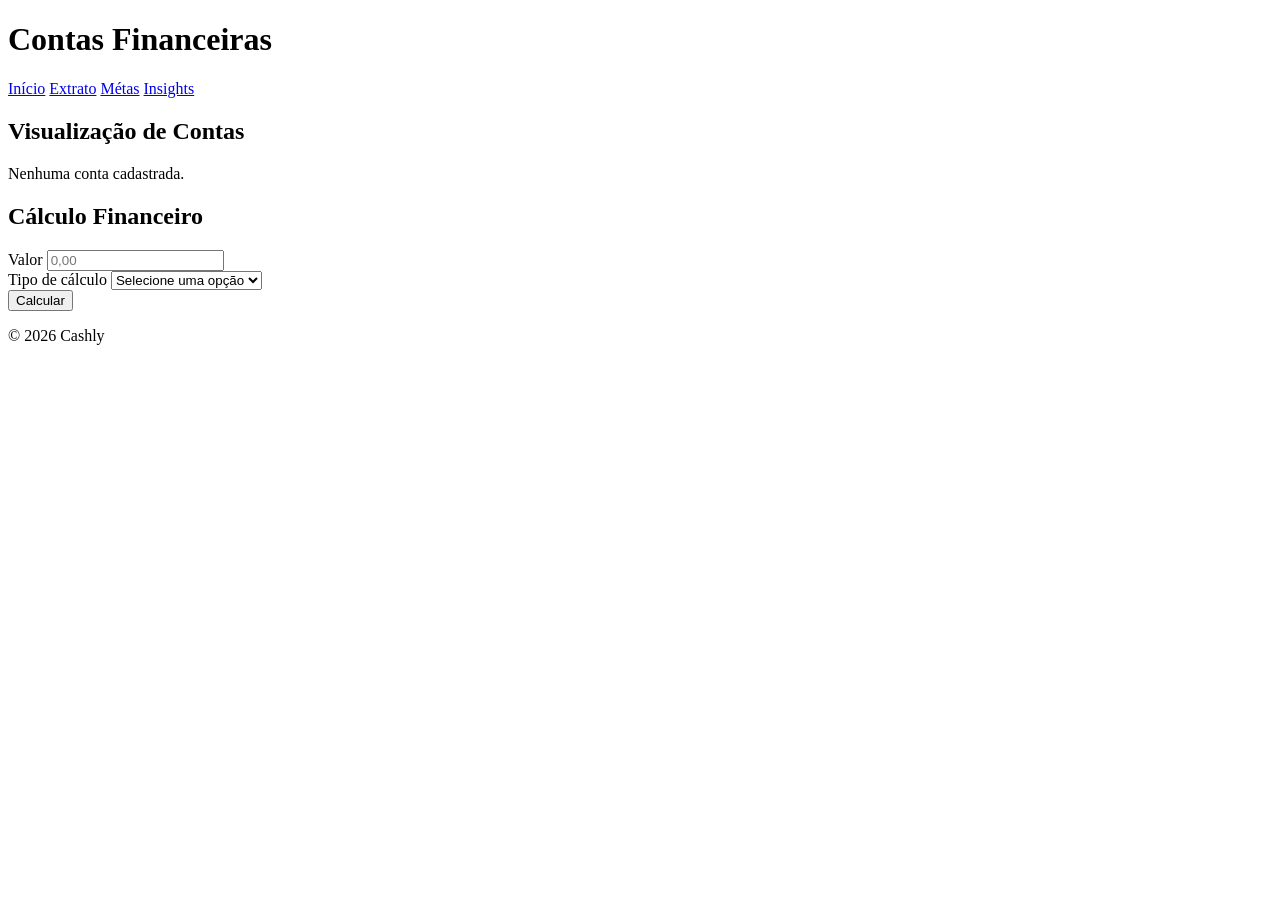
==== index.html @ 92e21ccc "Add files via upload" ====
<!DOCTYPE html>
<html lang="pt-BR">
<head>
  <meta charset="UTF-8">
  <meta name="viewport" content="width=device-width, initial-scale=1.0">
  <meta name="description" content="Visualização e cálculo de contas financeiras">
  <title>Cashly Website</title>
  <link rel="stylesheet" href="style.css">
</head>
<body>
  <header>
    <h1>Contas Financeiras</h1>

    <nav aria-label="Navegação principal">
      <a href="#inicio">Início</a>
      <a href="#contas">Extrato</a>
      <a href="#calculo">Métas</a>
	  <a href="#calculo">Insights</a>
    </nav>
  </header>

  <main id="inicio">
    <section id="contas">
      <h2>Visualização de Contas</h2>
      <div id="lista-contas">
        <p>Nenhuma conta cadastrada.</p>
      </div>
    </section>

    <section id="calculo">
      <h2>Cálculo Financeiro</h2>

      <form class="formulario">
        <div class="campo">
          <label for="valor">Valor</label>
          <input type="number" id="valor" name="valor" placeholder="0,00" step="0.01">
        </div>

        <div class="campo">
          <label for="tipo">Tipo de cálculo</label>
          <select id="tipo" name="tipo">
            <option value="">Selecione uma opção</option>
            <option value="juros">Juros</option>
            <option value="parcelas">Parcelas</option>
            <option value="desconto">Desconto</option>
          </select>
        </div>

        <button type="submit">Calcular</button>
      </form>

      <div id="resultado">
      </div>
    </section>
  </main>

  <footer>
    <p>&copy; 2026 Cashly</p>
  </footer>

</body>
</html>
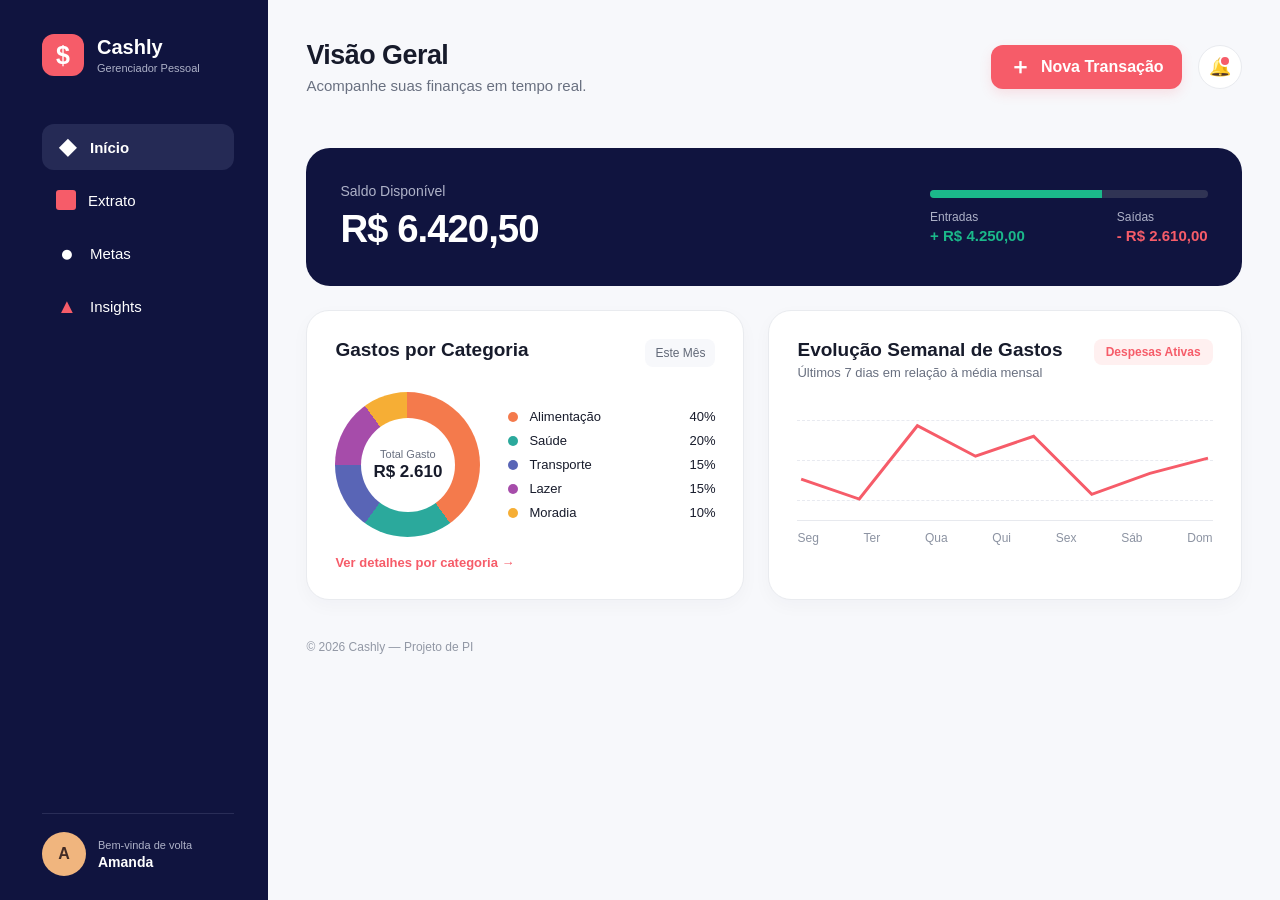
==== commit 597116d5: "atualização html Updated the layout and structure of the Cashly website, including navigation, secti" ====
--- a/index.html
+++ b/index.html
@@ -3,60 +3,349 @@
 <head>
   <meta charset="UTF-8">
   <meta name="viewport" content="width=device-width, initial-scale=1.0">
-  <meta name="description" content="Visualização e cálculo de contas financeiras">
-  <title>Cashly Website</title>
+  <title>Cashly | Gerenciador Pessoal</title>
   <link rel="stylesheet" href="style.css">
+  <script src="script.js" defer></script>
 </head>
 <body>
-  <header>
-    <h1>Contas Financeiras</h1>
-
-    <nav aria-label="Navegação principal">
-      <a href="#inicio">Início</a>
-      <a href="#contas">Extrato</a>
-      <a href="#calculo">Métas</a>
-	  <a href="#calculo">Insights</a>
-    </nav>
-  </header>
-
-  <main id="inicio">
-    <section id="contas">
-      <h2>Visualização de Contas</h2>
-      <div id="lista-contas">
-        <p>Nenhuma conta cadastrada.</p>
+  <div class="layout">
+    <aside class="barra-lateral">
+      <a class="marca" href="#inicio" aria-label="Cashly, página inicial">
+        <span class="marca-icone">$</span>
+        <span><strong>Cashly</strong><small>Gerenciador Pessoal</small></span>
+      </a>
+ 
+      <nav class="menu" aria-label="Navegação principal">
+        <button class="link-menu ativo" type="button" data-pagina="inicio">
+          <span class="icone-menu icone-casa" aria-hidden="true">◆</span>Início
+        </button>
+        <button class="link-menu" type="button" data-pagina="extrato">
+          <span class="icone-menu icone-extrato" aria-hidden="true"></span>Extrato
+        </button>
+        <button class="link-menu" type="button" data-pagina="metas">
+          <span class="icone-menu icone-meta" aria-hidden="true">●</span>Metas
+        </button>
+        <button class="link-menu" type="button" data-pagina="insights">
+          <span class="icone-menu icone-insights" aria-hidden="true">▲</span>Insights
+        </button>
+      </nav>
+ 
+      <div class="usuario">
+        <div class="avatar" aria-hidden="true">A</div>
+        <div><small>Bem-vinda de volta</small><strong>Amanda</strong></div>
       </div>
+    </aside>
+ 
+    <main class="conteudo">
+      <header class="cabecalho">
+        <div>
+          <h1 id="titulo-pagina">Visão Geral</h1>
+          <p id="subtitulo-pagina">Acompanhe suas finanças em tempo real.</p>
+        </div>
+        <div class="acoes-cabecalho">
+          <button class="botao botao-coral" id="botao-nova-transacao" type="button">
+            <span aria-hidden="true">＋</span> Nova Transação
+          </button>
+          <button class="botao-sino" type="button" aria-label="Notificações">
+            <span aria-hidden="true">🔔</span><i class="badge-sino" aria-hidden="true"></i>
+          </button>
+        </div>
+      </header>
+ 
+      <!-- Tela Início -->
+      <section class="pagina" id="pagina-inicio">
+        <section class="cartao-saldo" aria-label="Resumo financeiro">
+          <div class="saldo-principal">
+            <span>Saldo Disponível</span>
+            <strong id="saldo">R$ 6.420,50</strong>
+          </div>
+          <div class="resumo-movimento">
+            <div class="barra-resumo"><span></span></div>
+            <div class="valores-resumo">
+              <p>Entradas<strong class="texto-verde" id="total-entradas">+ R$ 4.250,00</strong></p>
+              <p>Saídas<strong class="texto-coral" id="total-saidas">- R$ 2.610,00</strong></p>
+            </div>
+          </div>
+        </section>
+ 
+        <div class="grade-paineis">
+          <section class="cartao painel-categorias">
+            <div class="titulo-cartao">
+              <h2>Gastos por Categoria</h2><span class="etiqueta">Este Mês</span>
+            </div>
+            <div class="categorias-conteudo">
+              <div class="grafico-rosca" role="img" aria-label="Gráfico ilustrativo de gastos por categoria">
+                <div><small>Total Gasto</small><strong>R$ 2.610</strong></div>
+              </div>
+              <ul class="legenda">
+                <li><span class="ponto ponto-laranja"></span>Alimentação <strong>40%</strong></li>
+                <li><span class="ponto ponto-verde-agua"></span>Saúde <strong>20%</strong></li>
+                <li><span class="ponto ponto-azul"></span>Transporte <strong>15%</strong></li>
+                <li><span class="ponto ponto-roxo"></span>Lazer <strong>15%</strong></li>
+                <li><span class="ponto ponto-amarelo"></span>Moradia <strong>10%</strong></li>
+              </ul>
+            </div>
+            <button class="link-detalhes" type="button" data-ir="categorias">Ver detalhes por categoria →</button>
+          </section>
+ 
+          <section class="cartao painel-semanal">
+            <div class="titulo-cartao">
+              <div><h2>Evolução Semanal de Gastos</h2><p>Últimos 7 dias em relação à média mensal</p></div>
+              <span class="destaque-coral">Despesas Ativas</span>
+            </div>
+            <div class="grafico-linha" role="img" aria-label="Gráfico ilustrativo de gastos nos últimos sete dias">
+              <div class="linhas-grade"><i></i><i></i><i></i></div>
+              <svg viewBox="0 0 500 125" preserveAspectRatio="none" aria-hidden="true">
+                <polyline points="5,82 75,103 145,26 215,58 285,37 355,98 425,76 495,60"></polyline>
+              </svg>
+            </div>
+            <div class="dias-semana"><span>Seg</span><span>Ter</span><span>Qua</span><span>Qui</span><span>Sex</span><span>Sáb</span><span>Dom</span></div>
+          </section>
+        </div>
+      </section>
+ 
+      <!-- Tela Extrato -->
+      <section class="pagina escondido" id="pagina-extrato">
+        <section class="cartao filtros-extrato" aria-label="Filtros do extrato">
+          <div class="seletor-mes">
+            <button class="botao-seta" id="mes-anterior" type="button" aria-label="Mês anterior">‹</button>
+            <strong id="mes-atual">Agosto, 2024</strong>
+            <button class="botao-seta" id="mes-proximo" type="button" aria-label="Próximo mês">›</button>
+          </div>
+          <label class="busca">
+            <span aria-hidden="true">⌕</span>
+            <input id="busca-transacao" type="search" placeholder="Buscar transação..." aria-label="Buscar transação">
+          </label>
+          <div class="filtros-tipo" aria-label="Filtrar transações">
+            <button type="button" class="filtro ativo" data-filtro="todas">Tudo</button>
+            <button type="button" class="filtro" data-filtro="receita">Receitas</button>
+            <button type="button" class="filtro" data-filtro="despesa">Despesas</button>
+          </div>
+        </section>
+ 
+        <section class="cartao lista-extrato">
+          <h2 class="titulo-grupo">Hoje</h2>
+          <div id="lista-hoje">
+            <article class="transacao" data-tipo="despesa" data-busca="mercado livre alimentação">
+              <span class="icone-transacao coral-claro">▱</span><div class="detalhe-transacao"><strong>Mercado Livre</strong><small>Alimentação</small></div><strong class="valor-transacao negativo">- R$ 184,90</strong>
+            </article>
+            <article class="transacao" data-tipo="despesa" data-busca="uber trip transporte">
+              <span class="icone-transacao azul-claro">➤</span><div class="detalhe-transacao"><strong>Uber Trip</strong><small>Transporte</small></div><strong class="valor-transacao negativo">- R$ 24,50</strong>
+            </article>
+          </div>
+ 
+          <h2 class="titulo-grupo">Ontem</h2>
+          <div id="lista-ontem">
+            <article class="transacao" data-tipo="receita" data-busca="salário finny corp salário">
+              <span class="icone-transacao verde-claro">▣</span><div class="detalhe-transacao"><strong>Salário Finny Corp</strong><small>Salário</small></div><strong class="valor-transacao positivo">+ R$ 4.500,00</strong>
+            </article>
+            <article class="transacao" data-tipo="despesa" data-busca="netflix assinatura lazer">
+              <span class="icone-transacao coral-claro">▭</span><div class="detalhe-transacao"><strong>Netflix Assinatura</strong><small>Lazer</small></div><strong class="valor-transacao negativo">- R$ 55,90</strong>
+            </article>
+            <article class="transacao" data-tipo="despesa" data-busca="ifood delivery alimentação">
+              <span class="icone-transacao coral-claro">☕</span><div class="detalhe-transacao"><strong>iFood Delivery</strong><small>Alimentação</small></div><strong class="valor-transacao negativo">- R$ 78,00</strong>
+            </article>
+          </div>
+ 
+          <h2 class="titulo-grupo">25 de Agosto</h2>
+          <div id="lista-data">
+            <article class="transacao" data-tipo="despesa" data-busca="drogaria são paulo saúde">
+              <span class="icone-transacao verde-claro">＋</span><div class="detalhe-transacao"><strong>Drogaria São Paulo</strong><small>Saúde</small></div><strong class="valor-transacao negativo">- R$ 42,10</strong>
+            </article>
+            <article class="transacao" data-tipo="despesa" data-busca="enel distribuidora moradia">
+              <span class="icone-transacao coral-claro">ϟ</span><div class="detalhe-transacao"><strong>Enel Distribuidora</strong><small>Moradia</small></div><strong class="valor-transacao negativo">- R$ 210,40</strong>
+            </article>
+            <article class="transacao" data-tipo="despesa" data-busca="smartfit academia saúde">
+              <span class="icone-transacao verde-claro">♡</span><div class="detalhe-transacao"><strong>SmartFit Academia</strong><small>Saúde</small></div><strong class="valor-transacao negativo">- R$ 119,90</strong>
+            </article>
+          </div>
+          <p class="mensagem-vazia escondido" id="mensagem-vazia">Nenhuma transação encontrada.</p>
+        </section>
+      </section>
+ 
+      <!-- Tela Metas -->
+      <section class="pagina escondido" id="pagina-metas">
+        <div class="grade-metas" id="lista-metas">
+          <article class="cartao cartao-meta" data-atual="8200" data-alvo="15000">
+            <div class="cabecalho-meta"><span class="emoji-meta">🛡️</span><div class="nome-meta"><h2>Fundo de Emergência</h2><p>Previsão: Dez, 2024</p></div><span class="porcentagem verde-suave">55%</span></div>
+            <div class="valores-meta"><strong>R$ 8.200</strong><span>acumulados</span><strong>Meta: R$ 15.000</strong></div>
+            <div class="progresso"><span style="width: 55%"></span></div>
+            <button class="botao botao-meta adicionar-fundos" type="button">＋ Adicionar Fundos</button>
+          </article>
+ 
+          <article class="cartao cartao-meta" data-atual="3400" data-alvo="12000">
+            <div class="cabecalho-meta"><span class="emoji-meta">✈️</span><div class="nome-meta"><h2>Viagem Europa</h2><p>Previsão: Jul, 2025</p></div><span class="porcentagem azul-suave">28%</span></div>
+            <div class="valores-meta"><strong>R$ 3.400</strong><span>acumulados</span><strong>Meta: R$ 12.000</strong></div>
+            <div class="progresso azul"><span style="width: 28%"></span></div>
+            <button class="botao botao-meta adicionar-fundos" type="button">＋ Adicionar Fundos</button>
+          </article>
+ 
+          <article class="cartao cartao-meta" data-atual="6800" data-alvo="9500">
+            <div class="cabecalho-meta"><span class="emoji-meta">💻</span><div class="nome-meta"><h2>MacBook Pro</h2><p>Previsão: Out, 2024</p></div><span class="porcentagem roxo-suave">72%</span></div>
+            <div class="valores-meta"><strong>R$ 6.800</strong><span>acumulados</span><strong>Meta: R$ 9.500</strong></div>
+            <div class="progresso roxo"><span style="width: 72%"></span></div>
+            <button class="botao botao-meta adicionar-fundos" type="button">＋ Adicionar Fundos</button>
+          </article>
+        </div>
+      </section>
+ 
+      <!-- Tela Categorias (aberta pelo botão "Ver detalhes" da tela Início) -->
+      <section class="pagina escondido" id="pagina-categorias">
+        <section class="cartao cartao-distribuicao" aria-label="Distribuição geral dos gastos">
+          <div class="topo-distribuicao">
+            <h2>Distribuição Geral</h2>
+            <strong>R$ 2.610,00</strong>
+          </div>
+          <div class="barra-segmentada" role="img" aria-label="Barra com a distribuição dos gastos por categoria">
+            <span class="cor-laranja" style="width: 40%"></span>
+            <span class="cor-verde-agua" style="width: 20%"></span>
+            <span class="cor-azul" style="width: 15%"></span>
+            <span class="cor-roxo" style="width: 15%"></span>
+            <span class="cor-amarelo" style="width: 10%"></span>
+          </div>
+          <ul class="legenda-horizontal">
+            <li><span class="ponto ponto-laranja"></span>Alimentação (40%)</li>
+            <li><span class="ponto ponto-verde-agua"></span>Saúde (20%)</li>
+            <li><span class="ponto ponto-azul"></span>Transporte (15%)</li>
+            <li><span class="ponto ponto-roxo"></span>Lazer (15%)</li>
+            <li><span class="ponto ponto-amarelo"></span>Moradia (10%)</li>
+          </ul>
+        </section>
+ 
+        <h2 class="titulo-secao">Detalhes por Categoria</h2>
+        <div class="lista-categorias">
+          <article class="cartao cartao-categoria">
+            <div class="linha-categoria">
+              <span class="icone-categoria fundo-laranja" aria-hidden="true">☕</span>
+              <div class="texto-categoria"><strong>Alimentação</strong><small>40% do total de despesas mensais</small></div>
+              <strong class="valor-categoria">R$ 1.044,00</strong>
+            </div>
+            <div class="progresso cat-laranja"><span style="width: 40%"></span></div>
+          </article>
+          <article class="cartao cartao-categoria">
+            <div class="linha-categoria">
+              <span class="icone-categoria fundo-verde-agua" aria-hidden="true">✚</span>
+              <div class="texto-categoria"><strong>Saúde</strong><small>20% do total de despesas mensais</small></div>
+              <strong class="valor-categoria">R$ 522,00</strong>
+            </div>
+            <div class="progresso cat-verde-agua"><span style="width: 20%"></span></div>
+          </article>
+          <article class="cartao cartao-categoria">
+            <div class="linha-categoria">
+              <span class="icone-categoria fundo-azul" aria-hidden="true">➤</span>
+              <div class="texto-categoria"><strong>Transporte</strong><small>15% do total de despesas mensais</small></div>
+              <strong class="valor-categoria">R$ 391,50</strong>
+            </div>
+            <div class="progresso cat-azul"><span style="width: 15%"></span></div>
+          </article>
+          <article class="cartao cartao-categoria">
+            <div class="linha-categoria">
+              <span class="icone-categoria fundo-roxo" aria-hidden="true">▭</span>
+              <div class="texto-categoria"><strong>Lazer</strong><small>15% do total de despesas mensais</small></div>
+              <strong class="valor-categoria">R$ 391,50</strong>
+            </div>
+            <div class="progresso cat-roxo"><span style="width: 15%"></span></div>
+          </article>
+          <article class="cartao cartao-categoria">
+            <div class="linha-categoria">
+              <span class="icone-categoria fundo-amarelo" aria-hidden="true">⌂</span>
+              <div class="texto-categoria"><strong>Moradia</strong><small>10% do total de despesas mensais</small></div>
+              <strong class="valor-categoria">R$ 261,00</strong>
+            </div>
+            <div class="progresso cat-amarelo"><span style="width: 10%"></span></div>
+          </article>
+        </div>
+      </section>
+ 
+      <!-- Tela Insights -->
+      <section class="pagina escondido" id="pagina-insights">
+        <div class="grade-insights">
+          <article class="cartao-alerta" aria-label="Alerta de gasto">
+            <div class="topo-alerta">
+              <span class="icone-alerta" aria-hidden="true">⚠</span>
+              <strong>ALERTA DE GASTO</strong>
+            </div>
+            <p class="texto-alerta">Você gastou <b>23% mais</b> em Alimentação este mês comparado ao mês passado.</p>
+            <div class="comparativo">
+              <div class="coluna-barra"><i class="barra-julho"></i><span>Julho</span></div>
+              <div class="coluna-barra atual"><i class="barra-agosto"></i><span>Agosto</span></div>
+              <div class="diferenca"><small>Diferença de valor estimado</small><strong>+ R$ 240,00</strong></div>
+            </div>
+          </article>
+ 
+          <div class="coluna-insights">
+            <section>
+              <h2 class="titulo-bloco">Padrões Identificados</h2>
+              <div class="lista-insights">
+                <article class="cartao cartao-insight">
+                  <div class="textos"><h3>Pico aos Fins de Semana</h3><p>Seus maiores débitos ocorrem concentrados entre sexta e domingo.</p></div>
+                  <span class="pilula">Fim de Semana</span>
+                </article>
+                <article class="cartao cartao-insight">
+                  <div class="textos"><h3>Assinaturas e Recorrentes</h3><p>Totalizam R$ 189,00 por mês (Netflix, Spotify, etc).</p></div>
+                  <span class="pilula">R$ 189/mês</span>
+                </article>
+              </div>
+            </section>
+ 
+            <section>
+              <h2 class="titulo-bloco">Dicas &amp; Recomendações</h2>
+              <div class="lista-insights">
+                <article class="cartao cartao-insight dica">
+                  <span class="icone-dica fundo-amarelo" aria-hidden="true">☕</span>
+                  <div class="textos"><h3>Reduzir gastos com delivery</h3><p>Você pode economizar até <b>R$ 340,00</b> por mês preparando mais refeições em casa.</p></div>
+                </article>
+                <article class="cartao cartao-insight dica">
+                  <span class="icone-dica fundo-verde" aria-hidden="true">🛡️</span>
+                  <div class="textos"><h3>Meta Fundo de Emergência</h3><p>Excelente! No ritmo atual de depósitos, você completará sua reserva de emergência 2 meses antes do planejado.</p></div>
+                </article>
+              </div>
+            </section>
+          </div>
+        </div>
+      </section>
+ 
+      <footer class="rodape"><p>© 2026 Cashly — Projeto de PI</p></footer>
+    </main>
+  </div>
+ 
+  <!-- Formulário simples para cadastrar uma transação -->
+  <div class="fundo-modal escondido" id="modal-transacao">
+    <section class="modal" role="dialog" aria-modal="true" aria-labelledby="titulo-modal">
+      <button class="fechar-modal" id="fechar-modal" type="button" aria-label="Fechar">×</button>
+      <h2 id="titulo-modal">Nova Transação</h2>
+      <p>Preencha os dados para adicionar ao extrato.</p>
+      <form id="form-transacao">
+        <span class="rotulo-campo">Tipo de Lançamento</span>
+        <div class="tipo-segmentado" role="group" aria-label="Tipo de lançamento">
+          <button class="aba-tipo" type="button" data-tipo="receita">Receita</button>
+          <button class="aba-tipo ativo" type="button" data-tipo="despesa">Despesa</button>
+        </div>
+        <input id="tipo" name="tipo" type="hidden" value="despesa">
+        <label for="descricao">Descrição</label>
+        <input id="descricao" name="descricao" type="text" placeholder="Ex.: Conta de luz" required>
+        <label for="categoria">Categoria</label>
+        <input id="categoria" name="categoria" type="text" list="lista-categorias" autocomplete="off" placeholder="Ex.: Moradia" required>
+        <datalist id="lista-categorias">
+          <option value="Alimentação"></option>
+          <option value="Saúde"></option>
+          <option value="Transporte"></option>
+          <option value="Lazer"></option>
+          <option value="Moradia"></option>
+          <option value="Salário"></option>
+        </datalist>
+        <label for="valor">Valor (R$)</label>
+        <input id="valor" name="valor" type="number" min="0.01" step="0.01" placeholder="0,00" required>
+        <label for="data">Data do Pagamento</label>
+        <input id="data" name="data" type="date">
+        <label for="observacao">Observações (Opcional)</label>
+        <textarea id="observacao" name="observacao" rows="3" placeholder="Escreva uma nota..."></textarea>
+        <div class="acoes-form">
+          <button class="botao botao-voltar" id="voltar-modal" type="button">Voltar</button>
+          <button class="botao botao-coral botao-enviar" id="botao-salvar" type="submit">Salvar Despesa</button>
+        </div>
+      </form>
     </section>
-
-    <section id="calculo">
-      <h2>Cálculo Financeiro</h2>
-
-      <form class="formulario">
-        <div class="campo">
-          <label for="valor">Valor</label>
-          <input type="number" id="valor" name="valor" placeholder="0,00" step="0.01">
-        </div>
-
-        <div class="campo">
-          <label for="tipo">Tipo de cálculo</label>
-          <select id="tipo" name="tipo">
-            <option value="">Selecione uma opção</option>
-            <option value="juros">Juros</option>
-            <option value="parcelas">Parcelas</option>
-            <option value="desconto">Desconto</option>
-          </select>
-        </div>
-
-        <button type="submit">Calcular</button>
-      </form>
-
-      <div id="resultado">
-      </div>
-    </section>
-  </main>
-
-  <footer>
-    <p>&copy; 2026 Cashly</p>
-  </footer>
-
+  </div>
 </body>
 </html>
--- a/style.css
+++ b/style.css
@@ -0,0 +1,383 @@
+:root {
+  --azul-escuro: #10143f;
+  --azul-claro: #252a55;
+  --coral: #f65c69;
+  --verde: #1bb88a;
+  --texto: #171b2b;
+  --texto-suave: #697080;
+  --fundo: #f7f8fb;
+  --borda: #e9ebef;
+}
+
+* { box-sizing: border-box; }
+
+body {
+  margin: 0;
+  background: var(--fundo);
+  color: var(--texto);
+  font-family: Arial, Helvetica, sans-serif;
+}
+
+button, input, select { font: inherit; }
+button { cursor: pointer; }
+
+.layout { min-height: 100vh; }
+
+.barra-lateral {
+  width: 268px;
+  position: fixed;
+  inset: 0 auto 0 0;
+  display: flex;
+  flex-direction: column;
+  padding: 34px 34px 24px 42px;
+  background: var(--azul-escuro);
+  color: #fff;
+  z-index: 2;
+}
+
+.marca {
+  display: flex;
+  align-items: center;
+  gap: 13px;
+  color: #fff;
+  text-decoration: none;
+  margin-bottom: 48px;
+}
+
+.marca-icone {
+  width: 42px;
+  height: 42px;
+  display: grid;
+  place-items: center;
+  border-radius: 12px;
+  background: var(--coral);
+  font-size: 25px;
+  font-weight: bold;
+}
+
+.marca strong { display: block; font-size: 20px; }
+.marca small { display: block; margin-top: 3px; color: #aeb2c8; font-size: 11px; }
+
+.menu { display: grid; gap: 7px; }
+.link-menu {
+  display: flex;
+  align-items: center;
+  gap: 12px;
+  min-height: 46px;
+  padding: 0 14px;
+  border: 0;
+  border-radius: 12px;
+  background: transparent;
+  color: #fff;
+  text-align: left;
+  font-size: 15px;
+}
+.link-menu:hover, .link-menu.ativo { background: var(--azul-claro); }
+.link-menu.ativo { font-weight: bold; }
+.icone-menu { width: 22px; display: inline-grid; place-items: center; font-size: 22px; }
+.icone-casa { color: #fff; }
+.icone-extrato { width: 20px; height: 20px; border-radius: 3px; background: var(--coral); }
+.icone-meta { color: #fff; font-size: 23px; }
+
+.usuario {
+  display: flex;
+  align-items: center;
+  gap: 12px;
+  margin-top: auto;
+  padding-top: 18px;
+  border-top: 1px solid #292d57;
+}
+.avatar {
+  width: 44px;
+  height: 44px;
+  display: grid;
+  place-items: center;
+  border-radius: 50%;
+  background: #f0b57e;
+  color: #422b25;
+  font-weight: bold;
+}
+.usuario small, .usuario strong { display: block; }
+.usuario small { color: #aeb2c8; font-size: 11px; margin-bottom: 3px; }
+.usuario strong { font-size: 14px; }
+
+.conteudo {
+  min-height: 100vh;
+  margin-left: 268px;
+  padding: 40px clamp(24px, 3vw, 46px) 24px;
+}
+
+.cabecalho {
+  display: flex;
+  align-items: center;
+  justify-content: space-between;
+  gap: 20px;
+  margin-bottom: 54px;
+}
+.cabecalho h1 { margin: 0 0 6px; font-size: clamp(25px, 2.1vw, 32px); letter-spacing: -0.5px; }
+.cabecalho p { margin: 0; color: var(--texto-suave); font-size: 15px; }
+
+.botao {
+  border: 0;
+  border-radius: 12px;
+  font-weight: bold;
+  transition: transform .15s ease, filter .15s ease;
+}
+.botao:hover { filter: brightness(.96); transform: translateY(-1px); }
+.botao-coral { min-height: 44px; padding: 0 18px; background: var(--coral); color: white; box-shadow: 0 5px 12px #f65c6925; }
+.botao-coral span { margin-right: 5px; font-size: 22px; vertical-align: -2px; }
+
+.pagina { min-height: 460px; }
+.escondido { display: none !important; }
+
+.cartao {
+  border: 1px solid var(--borda);
+  border-radius: 23px;
+  background: #fff;
+  box-shadow: 0 6px 18px #19203a08;
+}
+.cartao-saldo {
+  min-height: 138px;
+  display: flex;
+  align-items: center;
+  justify-content: space-between;
+  gap: 35px;
+  padding: 26px 34px;
+  border-radius: 24px;
+  background: var(--azul-escuro);
+  color: white;
+  margin-bottom: 24px;
+}
+.saldo-principal span { display: block; margin-bottom: 8px; color: #aeb2c8; font-size: 14px; }
+.saldo-principal strong { font-size: clamp(28px, 3vw, 39px); letter-spacing: -1px; }
+.resumo-movimento { width: 32%; min-width: 240px; }
+.barra-resumo { height: 8px; overflow: hidden; border-radius: 8px; background: #303454; }
+.barra-resumo span { display: block; width: 62%; height: 100%; background: var(--verde); }
+.valores-resumo { display: flex; justify-content: space-between; gap: 15px; margin-top: 12px; }
+.valores-resumo p { margin: 0; color: #aeb2c8; font-size: 12px; }
+.valores-resumo strong { display: block; margin-top: 3px; font-size: 15px; }
+.texto-verde, .positivo { color: var(--verde); }
+.texto-coral, .negativo { color: var(--coral); }
+
+.grade-paineis { display: grid; grid-template-columns: 1fr 1.08fr; gap: 24px; }
+.painel-categorias, .painel-semanal { min-height: 250px; padding: 28px; }
+.titulo-cartao { display: flex; align-items: flex-start; justify-content: space-between; gap: 14px; }
+.titulo-cartao h2 { margin: 0; font-size: 19px; }
+.titulo-cartao p { margin: 4px 0 0; color: var(--texto-suave); font-size: 13px; }
+.etiqueta { padding: 7px 10px; border-radius: 8px; background: #f7f8fb; color: #626978; font-size: 12px; }
+.categorias-conteudo { display: flex; align-items: center; gap: 28px; margin-top: 25px; }
+.grafico-rosca {
+  width: 145px;
+  height: 145px;
+  flex: 0 0 145px;
+  display: grid;
+  place-items: center;
+  border-radius: 50%;
+  background: conic-gradient(#f47a4c 0 40%, #2ba99c 40% 60%, #5965b6 60% 75%, #a64caa 75% 90%, #f6ae35 90% 100%);
+}
+.grafico-rosca > div { width: 94px; height: 94px; display: grid; align-content: center; justify-items: center; border-radius: 50%; background: white; }
+.grafico-rosca small { color: var(--texto-suave); font-size: 11px; }
+.grafico-rosca strong { margin-top: 2px; font-size: 17px; }
+.legenda { flex: 1; display: grid; gap: 9px; list-style: none; margin: 0; padding: 0; font-size: 13px; }
+.legenda li { display: grid; grid-template-columns: 12px 1fr auto; align-items: center; gap: 9px; }
+.legenda li strong { font-weight: normal; }
+.ponto { width: 10px; height: 10px; display: inline-block; border-radius: 50%; }
+.ponto-laranja { background: #f47a4c; }.ponto-verde-agua { background: #2ba99c; }.ponto-azul { background: #5965b6; }.ponto-roxo { background: #a64caa; }.ponto-amarelo { background: #f6ae35; }
+.destaque-coral { padding-top: 8px; color: var(--coral); font-size: 12px; white-space: nowrap; }
+.grafico-linha { height: 120px; position: relative; margin-top: 21px; border-bottom: 1px solid #e7e9ee; }
+.linhas-grade { position: absolute; inset: 0; display: flex; flex-direction: column; justify-content: space-around; }
+.linhas-grade i { border-top: 1px dashed #e8eaf0; }
+.grafico-linha svg { position: absolute; inset: 0; width: 100%; height: 100%; overflow: visible; }
+.grafico-linha polyline { fill: none; stroke: var(--coral); stroke-width: 3; vector-effect: non-scaling-stroke; }
+.dias-semana { display: flex; justify-content: space-between; margin-top: 10px; color: #8c93a2; font-size: 12px; }
+
+.filtros-extrato { display: flex; align-items: center; justify-content: space-between; gap: 20px; padding: 22px 24px; margin-bottom: 24px; }
+.seletor-mes { display: flex; align-items: center; gap: 14px; white-space: nowrap; }
+.seletor-mes strong { min-width: 110px; text-align: center; }
+.botao-seta { width: 34px; height: 34px; border: 1px solid var(--borda); border-radius: 9px; background: white; color: #4c5363; font-size: 25px; line-height: 1; }
+.busca { min-width: 180px; max-width: 290px; flex: 1; display: flex; align-items: center; gap: 8px; padding: 8px 13px; border: 1px solid var(--borda); border-radius: 12px; color: #545b6b; }
+.busca span { font-size: 23px; }
+.busca input { width: 100%; border: 0; outline: 0; background: transparent; font-size: 13px; }
+.filtros-tipo { display: flex; gap: 8px; }
+.filtro { min-height: 35px; padding: 0 14px; border: 1px solid var(--borda); border-radius: 20px; background: #fff; color: #555c6c; font-size: 13px; }
+.filtro.ativo { border-color: var(--azul-escuro); background: var(--azul-escuro); color: white; }
+.lista-extrato { padding: 28px; }
+.titulo-grupo { margin: 0 0 12px; color: #555c6b; font-size: 12px; text-transform: uppercase; }
+.titulo-grupo:not(:first-child) { margin-top: 25px; }
+.transacao { min-height: 72px; display: flex; align-items: center; gap: 15px; padding: 10px 15px; border-radius: 14px; background: #fafbfc; margin: 7px 0; }
+.icone-transacao { width: 44px; height: 44px; display: grid; flex: 0 0 44px; place-items: center; border-radius: 50%; font-size: 20px; font-weight: bold; }
+.coral-claro { background: #fff0f0; color: var(--coral); }.azul-claro { background: #eff4ff; color: #6187dc; }.verde-claro { background: #e8fbf5; color: var(--verde); }
+.detalhe-transacao { display: grid; gap: 4px; }
+.detalhe-transacao strong { font-size: 15px; }
+.detalhe-transacao small { color: var(--texto-suave); font-size: 12px; }
+.valor-transacao { margin-left: auto; white-space: nowrap; }
+.mensagem-vazia { padding: 22px; color: var(--texto-suave); text-align: center; }
+
+.grade-metas { display: grid; grid-template-columns: repeat(2, minmax(260px, 375px)); align-items: start; gap: 24px; }
+.cartao-meta { padding: 27px 28px; }
+.cabecalho-meta { display: flex; align-items: center; gap: 13px; }
+.emoji-meta { width: 44px; height: 44px; display: grid; place-items: center; border-radius: 12px; background: #fafbfc; font-size: 22px; }
+.nome-meta { min-width: 0; flex: 1; }
+.nome-meta h2 { margin: 0 0 4px; font-size: 16px; }
+.nome-meta p { margin: 0; color: #9aa0ad; font-size: 12px; }
+.porcentagem { padding: 6px 9px; border-radius: 10px; font-size: 12px; font-weight: bold; }
+.verde-suave { background: #e9faf4; color: var(--verde); }.azul-suave { background: #eef3ff; color: #5881d4; }.roxo-suave { background: #f4efff; color: #8a5ce0; }
+.valores-meta { display: flex; align-items: baseline; gap: 5px; margin: 26px 0 18px; }
+.valores-meta strong:first-child { font-size: 16px; }
+.valores-meta span { flex: 1; color: #9aa0ad; font-size: 12px; }
+.valores-meta strong:last-child { color: #555c6b; font-size: 13px; white-space: nowrap; }
+.progresso { height: 8px; overflow: hidden; border-radius: 10px; background: #f1f2f5; }
+.progresso span { height: 100%; display: block; border-radius: inherit; background: var(--verde); }
+.progresso.azul span { background: #4a83e5; }.progresso.roxo span { background: #9360eb; }
+.botao-meta { width: 100%; min-height: 42px; margin-top: 20px; background: var(--azul-escuro); color: white; }
+.rodape { padding: 20px 0 0; color: #9298a5; font-size: 12px; }
+
+.fundo-modal { position: fixed; inset: 0; z-index: 5; display: grid; place-items: center; padding: 20px; background: #11142f88; }
+.modal { position: relative; width: min(100%, 440px); padding: 30px; border-radius: 20px; background: white; box-shadow: 0 20px 60px #10143f33; }
+.modal h2 { margin: 0 0 6px; }
+.modal p { margin: 0 0 20px; color: var(--texto-suave); font-size: 14px; }
+.fechar-modal { position: absolute; top: 13px; right: 16px; border: 0; background: transparent; color: #687080; font-size: 27px; }
+.modal form { display: grid; gap: 9px; }
+.modal label { margin-top: 5px; font-size: 13px; font-weight: bold; }
+.modal input, .modal select { width: 100%; min-height: 42px; padding: 9px 11px; border: 1px solid var(--borda); border-radius: 9px; background: #fff; }
+.botao-enviar { margin-top: 12px; }
+
+@media (max-width: 1050px) {
+  .barra-lateral { width: 220px; padding-left: 24px; padding-right: 20px; }
+  .conteudo { margin-left: 220px; }
+  .grade-paineis { grid-template-columns: 1fr; }
+  .filtros-extrato { flex-wrap: wrap; }
+  .busca { order: 3; max-width: none; flex-basis: 100%; }
+}
+
+@media (max-width: 700px) {
+  .barra-lateral { position: static; width: 100%; min-height: auto; padding: 16px; }
+  .marca { margin: 0 0 14px; }
+  .menu { grid-template-columns: repeat(3, 1fr); gap: 6px; }
+  .link-menu { justify-content: center; gap: 7px; min-height: 42px; padding: 0 6px; font-size: 13px; }
+  .icone-menu { width: auto; font-size: 18px; }
+  .usuario { display: none; }
+  .conteudo { margin-left: 0; padding: 25px 16px; }
+  .cabecalho { align-items: flex-start; margin-bottom: 25px; }
+  .cabecalho p { max-width: 230px; font-size: 13px; }
+  .cabecalho .botao-coral { padding: 0 11px; font-size: 12px; white-space: nowrap; }
+  .cabecalho .botao-coral span { font-size: 18px; }
+  .cartao-saldo { align-items: flex-start; flex-direction: column; gap: 22px; padding: 25px; }
+  .resumo-movimento { width: 100%; min-width: 0; }
+  .painel-categorias, .painel-semanal { padding: 21px; }
+  .categorias-conteudo { gap: 16px; }
+  .grafico-rosca { width: 120px; height: 120px; flex-basis: 120px; }
+  .grafico-rosca > div { width: 78px; height: 78px; }
+  .grafico-rosca strong { font-size: 14px; }
+  .legenda { font-size: 12px; gap: 8px; }
+  .titulo-cartao h2 { font-size: 16px; }
+  .filtros-extrato { gap: 12px; padding: 15px; }
+  .seletor-mes { width: 100%; justify-content: space-between; }
+  .busca { order: initial; flex-basis: 100%; }
+  .filtros-tipo { width: 100%; }
+  .filtro { flex: 1; padding: 0 8px; }
+  .lista-extrato { padding: 18px 12px; }
+  .transacao { gap: 10px; padding: 9px; }
+  .icone-transacao { width: 38px; height: 38px; flex-basis: 38px; }
+  .detalhe-transacao strong { font-size: 13px; }
+  .valor-transacao { font-size: 12px; }
+  .grade-metas { grid-template-columns: 1fr; }
+}
+
+
+/* ===== Itens adicionados a partir do Figma ===== */
+ 
+/* Menu: item Insights */
+.icone-insights { color: var(--coral); font-size: 20px; }
+ 
+/* Cabeçalho: ações com sino de notificação */
+.acoes-cabecalho { display: flex; align-items: center; gap: 16px; }
+.botao-sino { position: relative; width: 44px; height: 44px; display: grid; place-items: center; border: 1px solid var(--borda); border-radius: 50%; background: #fff; font-size: 18px; }
+.botao-sino:hover { background: #fafbfc; }
+.badge-sino { position: absolute; top: 9px; right: 10px; width: 8px; height: 8px; box-sizing: content-box; border: 2px solid #fff; border-radius: 50%; background: var(--coral); }
+ 
+/* Tela Início: selo "Despesas Ativas" e link para as categorias */
+.destaque-coral { padding: 6px 12px; border-radius: 8px; background: #fff0f0; font-weight: bold; }
+.link-detalhes { margin-top: 18px; padding: 0; border: 0; background: transparent; color: var(--coral); font-size: 13px; font-weight: bold; }
+.link-detalhes:hover { text-decoration: underline; }
+ 
+/* Cores e fundos reutilizados nas novas telas */
+.cor-laranja { background: #f47a4c; }.cor-verde-agua { background: #2ba99c; }.cor-azul { background: #5965b6; }.cor-roxo { background: #a64caa; }.cor-amarelo { background: #f6ae35; }
+.fundo-laranja { background: #fff0ea; color: #f47a4c; }.fundo-verde-agua { background: #e6f6f4; color: #2ba99c; }.fundo-azul { background: #eceefa; color: #5965b6; }.fundo-roxo { background: #f6e9f7; color: #a64caa; }.fundo-amarelo { background: #fff4e0; color: #f6ae35; }.fundo-verde { background: #e8fbf5; color: var(--verde); }
+ 
+/* Tela Categorias */
+.cartao-distribuicao { padding: 28px; margin-bottom: 32px; }
+.topo-distribuicao { display: flex; align-items: center; justify-content: space-between; gap: 14px; }
+.topo-distribuicao h2 { margin: 0; font-size: 17px; text-transform: uppercase; }
+.topo-distribuicao strong { font-size: 18px; }
+.barra-segmentada { display: flex; height: 24px; margin: 20px 0 18px; overflow: hidden; border-radius: 12px; background: #f1f2f5; }
+.barra-segmentada span { display: block; height: 100%; }
+.legenda-horizontal { display: flex; flex-wrap: wrap; gap: 10px 22px; margin: 0; padding: 0; list-style: none; color: #596070; font-size: 13px; }
+.legenda-horizontal li { display: flex; align-items: center; gap: 8px; }
+.titulo-secao { margin: 0 0 16px; font-size: 18px; }
+.lista-categorias { display: grid; gap: 12px; }
+.cartao-categoria { padding: 20px; border-radius: 18px; }
+.linha-categoria { display: flex; align-items: center; gap: 12px; }
+.icone-categoria { width: 40px; height: 40px; display: grid; flex: 0 0 40px; place-items: center; border-radius: 50%; font-size: 18px; }
+.texto-categoria { flex: 1; min-width: 0; display: grid; gap: 3px; }
+.texto-categoria strong { font-size: 15px; }
+.texto-categoria small { color: #9aa0ad; font-size: 12px; }
+.valor-categoria { font-size: 15px; white-space: nowrap; }
+.cartao-categoria .progresso { margin-top: 14px; }
+.progresso.cat-laranja span { background: #f47a4c; }.progresso.cat-verde-agua span { background: #2ba99c; }.progresso.cat-azul span { background: #5965b6; }.progresso.cat-roxo span { background: #a64caa; }.progresso.cat-amarelo span { background: #f6ae35; }
+ 
+/* Tela Insights */
+.grade-insights { display: grid; grid-template-columns: repeat(2, minmax(0, 1fr)); gap: 24px; align-items: start; }
+.cartao-alerta { padding: 28px; border-radius: 24px; background: var(--azul-escuro); color: #fff; }
+.topo-alerta { display: flex; align-items: center; gap: 8px; }
+.icone-alerta { width: 32px; height: 32px; display: grid; place-items: center; border-radius: 50%; background: #3a2a4f; color: var(--coral); font-size: 15px; }
+.topo-alerta strong { color: var(--coral); font-size: 12px; letter-spacing: .4px; }
+.texto-alerta { margin: 24px 0 0; font-size: 18px; font-weight: bold; line-height: 1.5; }
+.texto-alerta b { color: var(--coral); }
+.comparativo { display: flex; align-items: flex-end; gap: 24px; margin-top: 40px; }
+.coluna-barra { display: grid; justify-items: center; gap: 8px; color: #aeb2c8; font-size: 12px; }
+.coluna-barra i { display: block; width: 56px; border-radius: 8px; }
+.barra-julho { height: 60px; background: #454a73; }
+.barra-agosto { height: 90px; background: var(--coral); }
+.coluna-barra.atual { color: #fff; font-weight: bold; }
+.diferenca { padding-bottom: 4px; }
+.diferenca small { display: block; color: #aeb2c8; font-size: 13px; }
+.diferenca strong { display: block; margin-top: 4px; font-size: 22px; }
+.coluna-insights { display: grid; gap: 24px; }
+.titulo-bloco { margin: 0 0 12px; color: #596070; font-size: 12px; letter-spacing: .4px; text-transform: uppercase; }
+.lista-insights { display: grid; gap: 12px; }
+.cartao-insight { display: flex; align-items: center; gap: 16px; padding: 20px; border-radius: 16px; }
+.cartao-insight .textos { flex: 1; min-width: 0; }
+.cartao-insight h3 { margin: 0 0 6px; font-size: 15px; }
+.cartao-insight p { margin: 0; color: #9aa0ad; font-size: 13px; line-height: 1.45; }
+.cartao-insight.dica p { color: #596070; }
+.cartao-insight p b { color: var(--verde); }
+.pilula { padding: 6px 10px; border-radius: 8px; background: #f7f8fb; font-size: 12px; font-weight: bold; white-space: nowrap; }
+.icone-dica { width: 40px; height: 40px; display: grid; flex: 0 0 40px; place-items: center; border-radius: 50%; font-size: 18px; }
+ 
+/* Formulário de nova transação: campos extras */
+.modal { max-height: calc(100vh - 40px); overflow-y: auto; }
+.rotulo-campo { margin-top: 5px; font-size: 13px; font-weight: bold; }
+.tipo-segmentado { display: grid; grid-template-columns: 1fr 1fr; gap: 4px; padding: 4px; border-radius: 12px; background: #f7f8fb; }
+.aba-tipo { min-height: 40px; border: 0; border-radius: 9px; background: transparent; color: #596070; font-weight: bold; }
+.aba-tipo.ativo { background: var(--coral); color: #fff; box-shadow: 0 4px 10px #f65c6930; }
+.aba-tipo.ativo[data-tipo="receita"] { background: var(--verde); box-shadow: 0 4px 10px #1bb88a30; }
+.modal textarea { width: 100%; min-height: 80px; padding: 9px 11px; border: 1px solid var(--borda); border-radius: 9px; background: #fff; font: inherit; resize: vertical; }
+.acoes-form { display: flex; gap: 12px; margin-top: 12px; }
+.acoes-form .botao-enviar { flex: 1; margin-top: 0; }
+.botao-voltar { min-height: 44px; padding: 0 22px; border: 1px solid var(--borda); background: #fff; color: #596070; }
+ 
+@media (max-width: 1050px) {
+  .grade-insights { grid-template-columns: 1fr; }
+}
+ 
+@media (max-width: 700px) {
+  .menu { grid-template-columns: repeat(4, 1fr); }
+  .acoes-cabecalho { gap: 8px; }
+  .botao-sino { width: 38px; height: 38px; }
+  .badge-sino { top: 7px; right: 8px; }
+  .cartao-distribuicao { padding: 21px; }
+  .cartao-insight { align-items: flex-start; flex-wrap: wrap; }
+  .comparativo { flex-wrap: wrap; gap: 16px; }
+}
+ 
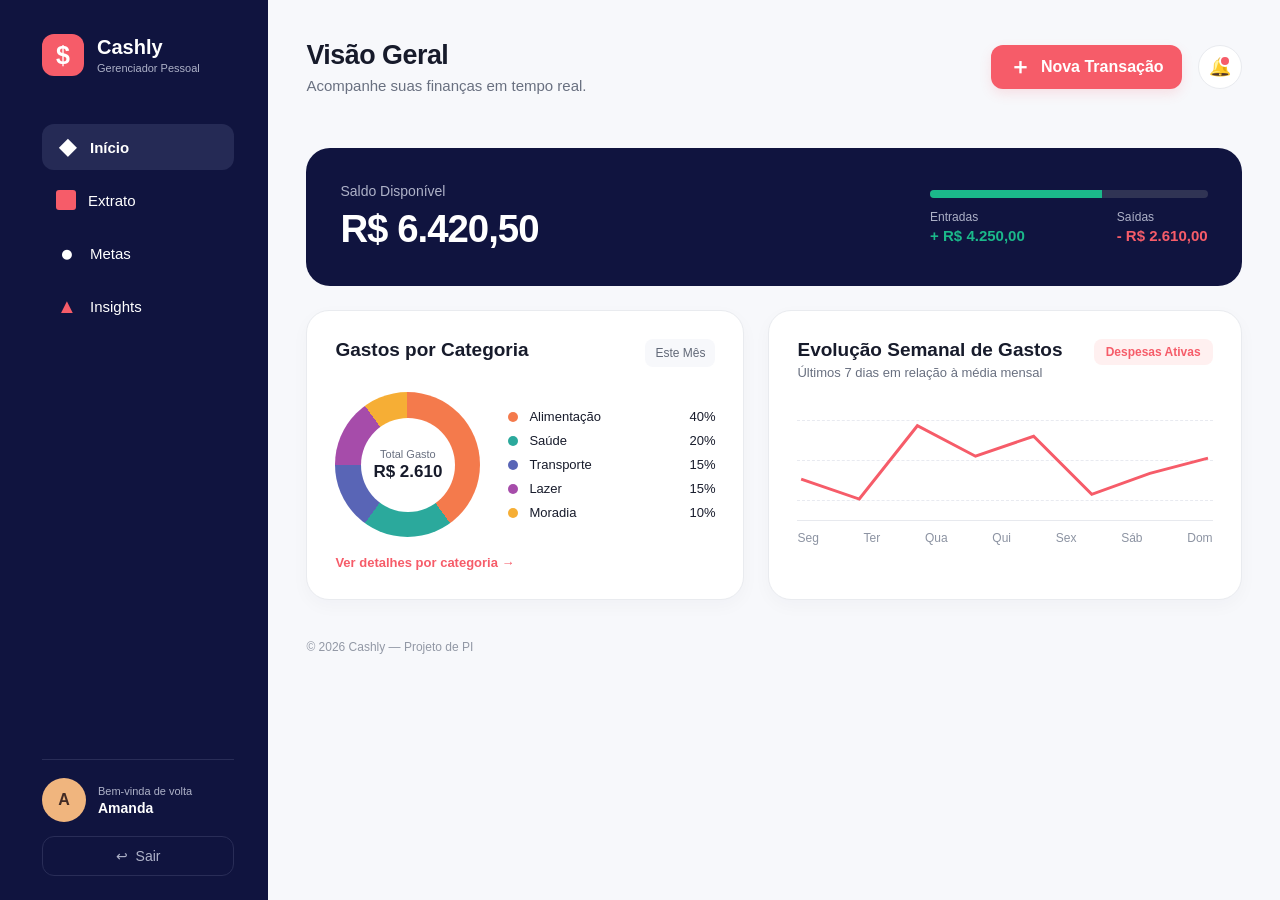
==== commit 50c28cba: "Add files via upload" ====
--- a/index.html
+++ b/index.html
@@ -1,351 +1,352 @@
-<!DOCTYPE html>
-<html lang="pt-BR">
-<head>
-  <meta charset="UTF-8">
-  <meta name="viewport" content="width=device-width, initial-scale=1.0">
-  <title>Cashly | Gerenciador Pessoal</title>
-  <link rel="stylesheet" href="style.css">
-  <script src="script.js" defer></script>
-</head>
-<body>
-  <div class="layout">
-    <aside class="barra-lateral">
-      <a class="marca" href="#inicio" aria-label="Cashly, página inicial">
-        <span class="marca-icone">$</span>
-        <span><strong>Cashly</strong><small>Gerenciador Pessoal</small></span>
-      </a>
- 
-      <nav class="menu" aria-label="Navegação principal">
-        <button class="link-menu ativo" type="button" data-pagina="inicio">
-          <span class="icone-menu icone-casa" aria-hidden="true">◆</span>Início
-        </button>
-        <button class="link-menu" type="button" data-pagina="extrato">
-          <span class="icone-menu icone-extrato" aria-hidden="true"></span>Extrato
-        </button>
-        <button class="link-menu" type="button" data-pagina="metas">
-          <span class="icone-menu icone-meta" aria-hidden="true">●</span>Metas
-        </button>
-        <button class="link-menu" type="button" data-pagina="insights">
-          <span class="icone-menu icone-insights" aria-hidden="true">▲</span>Insights
-        </button>
-      </nav>
- 
-      <div class="usuario">
-        <div class="avatar" aria-hidden="true">A</div>
-        <div><small>Bem-vinda de volta</small><strong>Amanda</strong></div>
-      </div>
-    </aside>
- 
-    <main class="conteudo">
-      <header class="cabecalho">
-        <div>
-          <h1 id="titulo-pagina">Visão Geral</h1>
-          <p id="subtitulo-pagina">Acompanhe suas finanças em tempo real.</p>
-        </div>
-        <div class="acoes-cabecalho">
-          <button class="botao botao-coral" id="botao-nova-transacao" type="button">
-            <span aria-hidden="true">＋</span> Nova Transação
-          </button>
-          <button class="botao-sino" type="button" aria-label="Notificações">
-            <span aria-hidden="true">🔔</span><i class="badge-sino" aria-hidden="true"></i>
-          </button>
-        </div>
-      </header>
- 
-      <!-- Tela Início -->
-      <section class="pagina" id="pagina-inicio">
-        <section class="cartao-saldo" aria-label="Resumo financeiro">
-          <div class="saldo-principal">
-            <span>Saldo Disponível</span>
-            <strong id="saldo">R$ 6.420,50</strong>
-          </div>
-          <div class="resumo-movimento">
-            <div class="barra-resumo"><span></span></div>
-            <div class="valores-resumo">
-              <p>Entradas<strong class="texto-verde" id="total-entradas">+ R$ 4.250,00</strong></p>
-              <p>Saídas<strong class="texto-coral" id="total-saidas">- R$ 2.610,00</strong></p>
-            </div>
-          </div>
-        </section>
- 
-        <div class="grade-paineis">
-          <section class="cartao painel-categorias">
-            <div class="titulo-cartao">
-              <h2>Gastos por Categoria</h2><span class="etiqueta">Este Mês</span>
-            </div>
-            <div class="categorias-conteudo">
-              <div class="grafico-rosca" role="img" aria-label="Gráfico ilustrativo de gastos por categoria">
-                <div><small>Total Gasto</small><strong>R$ 2.610</strong></div>
-              </div>
-              <ul class="legenda">
-                <li><span class="ponto ponto-laranja"></span>Alimentação <strong>40%</strong></li>
-                <li><span class="ponto ponto-verde-agua"></span>Saúde <strong>20%</strong></li>
-                <li><span class="ponto ponto-azul"></span>Transporte <strong>15%</strong></li>
-                <li><span class="ponto ponto-roxo"></span>Lazer <strong>15%</strong></li>
-                <li><span class="ponto ponto-amarelo"></span>Moradia <strong>10%</strong></li>
-              </ul>
-            </div>
-            <button class="link-detalhes" type="button" data-ir="categorias">Ver detalhes por categoria →</button>
-          </section>
- 
-          <section class="cartao painel-semanal">
-            <div class="titulo-cartao">
-              <div><h2>Evolução Semanal de Gastos</h2><p>Últimos 7 dias em relação à média mensal</p></div>
-              <span class="destaque-coral">Despesas Ativas</span>
-            </div>
-            <div class="grafico-linha" role="img" aria-label="Gráfico ilustrativo de gastos nos últimos sete dias">
-              <div class="linhas-grade"><i></i><i></i><i></i></div>
-              <svg viewBox="0 0 500 125" preserveAspectRatio="none" aria-hidden="true">
-                <polyline points="5,82 75,103 145,26 215,58 285,37 355,98 425,76 495,60"></polyline>
-              </svg>
-            </div>
-            <div class="dias-semana"><span>Seg</span><span>Ter</span><span>Qua</span><span>Qui</span><span>Sex</span><span>Sáb</span><span>Dom</span></div>
-          </section>
-        </div>
-      </section>
- 
-      <!-- Tela Extrato -->
-      <section class="pagina escondido" id="pagina-extrato">
-        <section class="cartao filtros-extrato" aria-label="Filtros do extrato">
-          <div class="seletor-mes">
-            <button class="botao-seta" id="mes-anterior" type="button" aria-label="Mês anterior">‹</button>
-            <strong id="mes-atual">Agosto, 2024</strong>
-            <button class="botao-seta" id="mes-proximo" type="button" aria-label="Próximo mês">›</button>
-          </div>
-          <label class="busca">
-            <span aria-hidden="true">⌕</span>
-            <input id="busca-transacao" type="search" placeholder="Buscar transação..." aria-label="Buscar transação">
-          </label>
-          <div class="filtros-tipo" aria-label="Filtrar transações">
-            <button type="button" class="filtro ativo" data-filtro="todas">Tudo</button>
-            <button type="button" class="filtro" data-filtro="receita">Receitas</button>
-            <button type="button" class="filtro" data-filtro="despesa">Despesas</button>
-          </div>
-        </section>
- 
-        <section class="cartao lista-extrato">
-          <h2 class="titulo-grupo">Hoje</h2>
-          <div id="lista-hoje">
-            <article class="transacao" data-tipo="despesa" data-busca="mercado livre alimentação">
-              <span class="icone-transacao coral-claro">▱</span><div class="detalhe-transacao"><strong>Mercado Livre</strong><small>Alimentação</small></div><strong class="valor-transacao negativo">- R$ 184,90</strong>
-            </article>
-            <article class="transacao" data-tipo="despesa" data-busca="uber trip transporte">
-              <span class="icone-transacao azul-claro">➤</span><div class="detalhe-transacao"><strong>Uber Trip</strong><small>Transporte</small></div><strong class="valor-transacao negativo">- R$ 24,50</strong>
-            </article>
-          </div>
- 
-          <h2 class="titulo-grupo">Ontem</h2>
-          <div id="lista-ontem">
-            <article class="transacao" data-tipo="receita" data-busca="salário finny corp salário">
-              <span class="icone-transacao verde-claro">▣</span><div class="detalhe-transacao"><strong>Salário Finny Corp</strong><small>Salário</small></div><strong class="valor-transacao positivo">+ R$ 4.500,00</strong>
-            </article>
-            <article class="transacao" data-tipo="despesa" data-busca="netflix assinatura lazer">
-              <span class="icone-transacao coral-claro">▭</span><div class="detalhe-transacao"><strong>Netflix Assinatura</strong><small>Lazer</small></div><strong class="valor-transacao negativo">- R$ 55,90</strong>
-            </article>
-            <article class="transacao" data-tipo="despesa" data-busca="ifood delivery alimentação">
-              <span class="icone-transacao coral-claro">☕</span><div class="detalhe-transacao"><strong>iFood Delivery</strong><small>Alimentação</small></div><strong class="valor-transacao negativo">- R$ 78,00</strong>
-            </article>
-          </div>
- 
-          <h2 class="titulo-grupo">25 de Agosto</h2>
-          <div id="lista-data">
-            <article class="transacao" data-tipo="despesa" data-busca="drogaria são paulo saúde">
-              <span class="icone-transacao verde-claro">＋</span><div class="detalhe-transacao"><strong>Drogaria São Paulo</strong><small>Saúde</small></div><strong class="valor-transacao negativo">- R$ 42,10</strong>
-            </article>
-            <article class="transacao" data-tipo="despesa" data-busca="enel distribuidora moradia">
-              <span class="icone-transacao coral-claro">ϟ</span><div class="detalhe-transacao"><strong>Enel Distribuidora</strong><small>Moradia</small></div><strong class="valor-transacao negativo">- R$ 210,40</strong>
-            </article>
-            <article class="transacao" data-tipo="despesa" data-busca="smartfit academia saúde">
-              <span class="icone-transacao verde-claro">♡</span><div class="detalhe-transacao"><strong>SmartFit Academia</strong><small>Saúde</small></div><strong class="valor-transacao negativo">- R$ 119,90</strong>
-            </article>
-          </div>
-          <p class="mensagem-vazia escondido" id="mensagem-vazia">Nenhuma transação encontrada.</p>
-        </section>
-      </section>
- 
-      <!-- Tela Metas -->
-      <section class="pagina escondido" id="pagina-metas">
-        <div class="grade-metas" id="lista-metas">
-          <article class="cartao cartao-meta" data-atual="8200" data-alvo="15000">
-            <div class="cabecalho-meta"><span class="emoji-meta">🛡️</span><div class="nome-meta"><h2>Fundo de Emergência</h2><p>Previsão: Dez, 2024</p></div><span class="porcentagem verde-suave">55%</span></div>
-            <div class="valores-meta"><strong>R$ 8.200</strong><span>acumulados</span><strong>Meta: R$ 15.000</strong></div>
-            <div class="progresso"><span style="width: 55%"></span></div>
-            <button class="botao botao-meta adicionar-fundos" type="button">＋ Adicionar Fundos</button>
-          </article>
- 
-          <article class="cartao cartao-meta" data-atual="3400" data-alvo="12000">
-            <div class="cabecalho-meta"><span class="emoji-meta">✈️</span><div class="nome-meta"><h2>Viagem Europa</h2><p>Previsão: Jul, 2025</p></div><span class="porcentagem azul-suave">28%</span></div>
-            <div class="valores-meta"><strong>R$ 3.400</strong><span>acumulados</span><strong>Meta: R$ 12.000</strong></div>
-            <div class="progresso azul"><span style="width: 28%"></span></div>
-            <button class="botao botao-meta adicionar-fundos" type="button">＋ Adicionar Fundos</button>
-          </article>
- 
-          <article class="cartao cartao-meta" data-atual="6800" data-alvo="9500">
-            <div class="cabecalho-meta"><span class="emoji-meta">💻</span><div class="nome-meta"><h2>MacBook Pro</h2><p>Previsão: Out, 2024</p></div><span class="porcentagem roxo-suave">72%</span></div>
-            <div class="valores-meta"><strong>R$ 6.800</strong><span>acumulados</span><strong>Meta: R$ 9.500</strong></div>
-            <div class="progresso roxo"><span style="width: 72%"></span></div>
-            <button class="botao botao-meta adicionar-fundos" type="button">＋ Adicionar Fundos</button>
-          </article>
-        </div>
-      </section>
- 
-      <!-- Tela Categorias (aberta pelo botão "Ver detalhes" da tela Início) -->
-      <section class="pagina escondido" id="pagina-categorias">
-        <section class="cartao cartao-distribuicao" aria-label="Distribuição geral dos gastos">
-          <div class="topo-distribuicao">
-            <h2>Distribuição Geral</h2>
-            <strong>R$ 2.610,00</strong>
-          </div>
-          <div class="barra-segmentada" role="img" aria-label="Barra com a distribuição dos gastos por categoria">
-            <span class="cor-laranja" style="width: 40%"></span>
-            <span class="cor-verde-agua" style="width: 20%"></span>
-            <span class="cor-azul" style="width: 15%"></span>
-            <span class="cor-roxo" style="width: 15%"></span>
-            <span class="cor-amarelo" style="width: 10%"></span>
-          </div>
-          <ul class="legenda-horizontal">
-            <li><span class="ponto ponto-laranja"></span>Alimentação (40%)</li>
-            <li><span class="ponto ponto-verde-agua"></span>Saúde (20%)</li>
-            <li><span class="ponto ponto-azul"></span>Transporte (15%)</li>
-            <li><span class="ponto ponto-roxo"></span>Lazer (15%)</li>
-            <li><span class="ponto ponto-amarelo"></span>Moradia (10%)</li>
-          </ul>
-        </section>
- 
-        <h2 class="titulo-secao">Detalhes por Categoria</h2>
-        <div class="lista-categorias">
-          <article class="cartao cartao-categoria">
-            <div class="linha-categoria">
-              <span class="icone-categoria fundo-laranja" aria-hidden="true">☕</span>
-              <div class="texto-categoria"><strong>Alimentação</strong><small>40% do total de despesas mensais</small></div>
-              <strong class="valor-categoria">R$ 1.044,00</strong>
-            </div>
-            <div class="progresso cat-laranja"><span style="width: 40%"></span></div>
-          </article>
-          <article class="cartao cartao-categoria">
-            <div class="linha-categoria">
-              <span class="icone-categoria fundo-verde-agua" aria-hidden="true">✚</span>
-              <div class="texto-categoria"><strong>Saúde</strong><small>20% do total de despesas mensais</small></div>
-              <strong class="valor-categoria">R$ 522,00</strong>
-            </div>
-            <div class="progresso cat-verde-agua"><span style="width: 20%"></span></div>
-          </article>
-          <article class="cartao cartao-categoria">
-            <div class="linha-categoria">
-              <span class="icone-categoria fundo-azul" aria-hidden="true">➤</span>
-              <div class="texto-categoria"><strong>Transporte</strong><small>15% do total de despesas mensais</small></div>
-              <strong class="valor-categoria">R$ 391,50</strong>
-            </div>
-            <div class="progresso cat-azul"><span style="width: 15%"></span></div>
-          </article>
-          <article class="cartao cartao-categoria">
-            <div class="linha-categoria">
-              <span class="icone-categoria fundo-roxo" aria-hidden="true">▭</span>
-              <div class="texto-categoria"><strong>Lazer</strong><small>15% do total de despesas mensais</small></div>
-              <strong class="valor-categoria">R$ 391,50</strong>
-            </div>
-            <div class="progresso cat-roxo"><span style="width: 15%"></span></div>
-          </article>
-          <article class="cartao cartao-categoria">
-            <div class="linha-categoria">
-              <span class="icone-categoria fundo-amarelo" aria-hidden="true">⌂</span>
-              <div class="texto-categoria"><strong>Moradia</strong><small>10% do total de despesas mensais</small></div>
-              <strong class="valor-categoria">R$ 261,00</strong>
-            </div>
-            <div class="progresso cat-amarelo"><span style="width: 10%"></span></div>
-          </article>
-        </div>
-      </section>
- 
-      <!-- Tela Insights -->
-      <section class="pagina escondido" id="pagina-insights">
-        <div class="grade-insights">
-          <article class="cartao-alerta" aria-label="Alerta de gasto">
-            <div class="topo-alerta">
-              <span class="icone-alerta" aria-hidden="true">⚠</span>
-              <strong>ALERTA DE GASTO</strong>
-            </div>
-            <p class="texto-alerta">Você gastou <b>23% mais</b> em Alimentação este mês comparado ao mês passado.</p>
-            <div class="comparativo">
-              <div class="coluna-barra"><i class="barra-julho"></i><span>Julho</span></div>
-              <div class="coluna-barra atual"><i class="barra-agosto"></i><span>Agosto</span></div>
-              <div class="diferenca"><small>Diferença de valor estimado</small><strong>+ R$ 240,00</strong></div>
-            </div>
-          </article>
- 
-          <div class="coluna-insights">
-            <section>
-              <h2 class="titulo-bloco">Padrões Identificados</h2>
-              <div class="lista-insights">
-                <article class="cartao cartao-insight">
-                  <div class="textos"><h3>Pico aos Fins de Semana</h3><p>Seus maiores débitos ocorrem concentrados entre sexta e domingo.</p></div>
-                  <span class="pilula">Fim de Semana</span>
-                </article>
-                <article class="cartao cartao-insight">
-                  <div class="textos"><h3>Assinaturas e Recorrentes</h3><p>Totalizam R$ 189,00 por mês (Netflix, Spotify, etc).</p></div>
-                  <span class="pilula">R$ 189/mês</span>
-                </article>
-              </div>
-            </section>
- 
-            <section>
-              <h2 class="titulo-bloco">Dicas &amp; Recomendações</h2>
-              <div class="lista-insights">
-                <article class="cartao cartao-insight dica">
-                  <span class="icone-dica fundo-amarelo" aria-hidden="true">☕</span>
-                  <div class="textos"><h3>Reduzir gastos com delivery</h3><p>Você pode economizar até <b>R$ 340,00</b> por mês preparando mais refeições em casa.</p></div>
-                </article>
-                <article class="cartao cartao-insight dica">
-                  <span class="icone-dica fundo-verde" aria-hidden="true">🛡️</span>
-                  <div class="textos"><h3>Meta Fundo de Emergência</h3><p>Excelente! No ritmo atual de depósitos, você completará sua reserva de emergência 2 meses antes do planejado.</p></div>
-                </article>
-              </div>
-            </section>
-          </div>
-        </div>
-      </section>
- 
-      <footer class="rodape"><p>© 2026 Cashly — Projeto de PI</p></footer>
-    </main>
-  </div>
- 
-  <!-- Formulário simples para cadastrar uma transação -->
-  <div class="fundo-modal escondido" id="modal-transacao">
-    <section class="modal" role="dialog" aria-modal="true" aria-labelledby="titulo-modal">
-      <button class="fechar-modal" id="fechar-modal" type="button" aria-label="Fechar">×</button>
-      <h2 id="titulo-modal">Nova Transação</h2>
-      <p>Preencha os dados para adicionar ao extrato.</p>
-      <form id="form-transacao">
-        <span class="rotulo-campo">Tipo de Lançamento</span>
-        <div class="tipo-segmentado" role="group" aria-label="Tipo de lançamento">
-          <button class="aba-tipo" type="button" data-tipo="receita">Receita</button>
-          <button class="aba-tipo ativo" type="button" data-tipo="despesa">Despesa</button>
-        </div>
-        <input id="tipo" name="tipo" type="hidden" value="despesa">
-        <label for="descricao">Descrição</label>
-        <input id="descricao" name="descricao" type="text" placeholder="Ex.: Conta de luz" required>
-        <label for="categoria">Categoria</label>
-        <input id="categoria" name="categoria" type="text" list="lista-categorias" autocomplete="off" placeholder="Ex.: Moradia" required>
-        <datalist id="lista-categorias">
-          <option value="Alimentação"></option>
-          <option value="Saúde"></option>
-          <option value="Transporte"></option>
-          <option value="Lazer"></option>
-          <option value="Moradia"></option>
-          <option value="Salário"></option>
-        </datalist>
-        <label for="valor">Valor (R$)</label>
-        <input id="valor" name="valor" type="number" min="0.01" step="0.01" placeholder="0,00" required>
-        <label for="data">Data do Pagamento</label>
-        <input id="data" name="data" type="date">
-        <label for="observacao">Observações (Opcional)</label>
-        <textarea id="observacao" name="observacao" rows="3" placeholder="Escreva uma nota..."></textarea>
-        <div class="acoes-form">
-          <button class="botao botao-voltar" id="voltar-modal" type="button">Voltar</button>
-          <button class="botao botao-coral botao-enviar" id="botao-salvar" type="submit">Salvar Despesa</button>
-        </div>
-      </form>
-    </section>
-  </div>
-</body>
-</html>
+<!DOCTYPE html>
+<html lang="pt-BR">
+<head>
+  <meta charset="UTF-8">
+  <meta name="viewport" content="width=device-width, initial-scale=1.0">
+  <title>Cashly | Gerenciador Pessoal</title>
+  <link rel="stylesheet" href="style.css">
+  <script src="script.js" defer></script>
+</head>
+<body>
+  <div class="layout">
+    <aside class="barra-lateral">
+      <a class="marca" href="#inicio" aria-label="Cashly, página inicial">
+        <span class="marca-icone">$</span>
+        <span><strong>Cashly</strong><small>Gerenciador Pessoal</small></span>
+      </a>
+ 
+      <nav class="menu" aria-label="Navegação principal">
+        <button class="link-menu ativo" type="button" data-pagina="inicio">
+          <span class="icone-menu icone-casa" aria-hidden="true">◆</span>Início
+        </button>
+        <button class="link-menu" type="button" data-pagina="extrato">
+          <span class="icone-menu icone-extrato" aria-hidden="true"></span>Extrato
+        </button>
+        <button class="link-menu" type="button" data-pagina="metas">
+          <span class="icone-menu icone-meta" aria-hidden="true">●</span>Metas
+        </button>
+        <button class="link-menu" type="button" data-pagina="insights">
+          <span class="icone-menu icone-insights" aria-hidden="true">▲</span>Insights
+        </button>
+      </nav>
+ 
+      <div class="usuario">
+        <div class="avatar" aria-hidden="true">A</div>
+        <div><small>Bem-vinda de volta</small><strong>Amanda</strong></div>
+      </div>
+      <button class="botao-sair" id="botao-sair" type="button"><span aria-hidden="true">↩</span>Sair</button>
+    </aside>
+ 
+    <main class="conteudo">
+      <header class="cabecalho">
+        <div>
+          <h1 id="titulo-pagina">Visão Geral</h1>
+          <p id="subtitulo-pagina">Acompanhe suas finanças em tempo real.</p>
+        </div>
+        <div class="acoes-cabecalho">
+          <button class="botao botao-coral" id="botao-nova-transacao" type="button">
+            <span aria-hidden="true">＋</span> Nova Transação
+          </button>
+          <button class="botao-sino" type="button" aria-label="Notificações">
+            <span aria-hidden="true">🔔</span><i class="badge-sino" aria-hidden="true"></i>
+          </button>
+        </div>
+      </header>
+ 
+      <!-- Tela Início -->
+      <section class="pagina" id="pagina-inicio">
+        <section class="cartao-saldo" aria-label="Resumo financeiro">
+          <div class="saldo-principal">
+            <span>Saldo Disponível</span>
+            <strong id="saldo">R$ 6.420,50</strong>
+          </div>
+          <div class="resumo-movimento">
+            <div class="barra-resumo"><span></span></div>
+            <div class="valores-resumo">
+              <p>Entradas<strong class="texto-verde" id="total-entradas">+ R$ 4.250,00</strong></p>
+              <p>Saídas<strong class="texto-coral" id="total-saidas">- R$ 2.610,00</strong></p>
+            </div>
+          </div>
+        </section>
+ 
+        <div class="grade-paineis">
+          <section class="cartao painel-categorias">
+            <div class="titulo-cartao">
+              <h2>Gastos por Categoria</h2><span class="etiqueta">Este Mês</span>
+            </div>
+            <div class="categorias-conteudo">
+              <div class="grafico-rosca" role="img" aria-label="Gráfico ilustrativo de gastos por categoria">
+                <div><small>Total Gasto</small><strong>R$ 2.610</strong></div>
+              </div>
+              <ul class="legenda">
+                <li><span class="ponto ponto-laranja"></span>Alimentação <strong>40%</strong></li>
+                <li><span class="ponto ponto-verde-agua"></span>Saúde <strong>20%</strong></li>
+                <li><span class="ponto ponto-azul"></span>Transporte <strong>15%</strong></li>
+                <li><span class="ponto ponto-roxo"></span>Lazer <strong>15%</strong></li>
+                <li><span class="ponto ponto-amarelo"></span>Moradia <strong>10%</strong></li>
+              </ul>
+            </div>
+            <button class="link-detalhes" type="button" data-ir="categorias">Ver detalhes por categoria →</button>
+          </section>
+ 
+          <section class="cartao painel-semanal">
+            <div class="titulo-cartao">
+              <div><h2>Evolução Semanal de Gastos</h2><p>Últimos 7 dias em relação à média mensal</p></div>
+              <span class="destaque-coral">Despesas Ativas</span>
+            </div>
+            <div class="grafico-linha" role="img" aria-label="Gráfico ilustrativo de gastos nos últimos sete dias">
+              <div class="linhas-grade"><i></i><i></i><i></i></div>
+              <svg viewBox="0 0 500 125" preserveAspectRatio="none" aria-hidden="true">
+                <polyline points="5,82 75,103 145,26 215,58 285,37 355,98 425,76 495,60"></polyline>
+              </svg>
+            </div>
+            <div class="dias-semana"><span>Seg</span><span>Ter</span><span>Qua</span><span>Qui</span><span>Sex</span><span>Sáb</span><span>Dom</span></div>
+          </section>
+        </div>
+      </section>
+ 
+      <!-- Tela Extrato -->
+      <section class="pagina escondido" id="pagina-extrato">
+        <section class="cartao filtros-extrato" aria-label="Filtros do extrato">
+          <div class="seletor-mes">
+            <button class="botao-seta" id="mes-anterior" type="button" aria-label="Mês anterior">‹</button>
+            <strong id="mes-atual">Agosto, 2024</strong>
+            <button class="botao-seta" id="mes-proximo" type="button" aria-label="Próximo mês">›</button>
+          </div>
+          <label class="busca">
+            <span aria-hidden="true">⌕</span>
+            <input id="busca-transacao" type="search" placeholder="Buscar transação..." aria-label="Buscar transação">
+          </label>
+          <div class="filtros-tipo" aria-label="Filtrar transações">
+            <button type="button" class="filtro ativo" data-filtro="todas">Tudo</button>
+            <button type="button" class="filtro" data-filtro="receita">Receitas</button>
+            <button type="button" class="filtro" data-filtro="despesa">Despesas</button>
+          </div>
+        </section>
+ 
+        <section class="cartao lista-extrato">
+          <h2 class="titulo-grupo">Hoje</h2>
+          <div id="lista-hoje">
+            <article class="transacao" data-tipo="despesa" data-busca="mercado livre alimentação">
+              <span class="icone-transacao coral-claro">▱</span><div class="detalhe-transacao"><strong>Mercado Livre</strong><small>Alimentação</small></div><strong class="valor-transacao negativo">- R$ 184,90</strong>
+            </article>
+            <article class="transacao" data-tipo="despesa" data-busca="uber trip transporte">
+              <span class="icone-transacao azul-claro">➤</span><div class="detalhe-transacao"><strong>Uber Trip</strong><small>Transporte</small></div><strong class="valor-transacao negativo">- R$ 24,50</strong>
+            </article>
+          </div>
+ 
+          <h2 class="titulo-grupo">Ontem</h2>
+          <div id="lista-ontem">
+            <article class="transacao" data-tipo="receita" data-busca="salário finny corp salário">
+              <span class="icone-transacao verde-claro">▣</span><div class="detalhe-transacao"><strong>Salário Finny Corp</strong><small>Salário</small></div><strong class="valor-transacao positivo">+ R$ 4.500,00</strong>
+            </article>
+            <article class="transacao" data-tipo="despesa" data-busca="netflix assinatura lazer">
+              <span class="icone-transacao coral-claro">▭</span><div class="detalhe-transacao"><strong>Netflix Assinatura</strong><small>Lazer</small></div><strong class="valor-transacao negativo">- R$ 55,90</strong>
+            </article>
+            <article class="transacao" data-tipo="despesa" data-busca="ifood delivery alimentação">
+              <span class="icone-transacao coral-claro">☕</span><div class="detalhe-transacao"><strong>iFood Delivery</strong><small>Alimentação</small></div><strong class="valor-transacao negativo">- R$ 78,00</strong>
+            </article>
+          </div>
+ 
+          <h2 class="titulo-grupo">25 de Agosto</h2>
+          <div id="lista-data">
+            <article class="transacao" data-tipo="despesa" data-busca="drogaria são paulo saúde">
+              <span class="icone-transacao verde-claro">＋</span><div class="detalhe-transacao"><strong>Drogaria São Paulo</strong><small>Saúde</small></div><strong class="valor-transacao negativo">- R$ 42,10</strong>
+            </article>
+            <article class="transacao" data-tipo="despesa" data-busca="enel distribuidora moradia">
+              <span class="icone-transacao coral-claro">ϟ</span><div class="detalhe-transacao"><strong>Enel Distribuidora</strong><small>Moradia</small></div><strong class="valor-transacao negativo">- R$ 210,40</strong>
+            </article>
+            <article class="transacao" data-tipo="despesa" data-busca="smartfit academia saúde">
+              <span class="icone-transacao verde-claro">♡</span><div class="detalhe-transacao"><strong>SmartFit Academia</strong><small>Saúde</small></div><strong class="valor-transacao negativo">- R$ 119,90</strong>
+            </article>
+          </div>
+          <p class="mensagem-vazia escondido" id="mensagem-vazia">Nenhuma transação encontrada.</p>
+        </section>
+      </section>
+ 
+      <!-- Tela Metas -->
+      <section class="pagina escondido" id="pagina-metas">
+        <div class="grade-metas" id="lista-metas">
+          <article class="cartao cartao-meta" data-atual="8200" data-alvo="15000">
+            <div class="cabecalho-meta"><span class="emoji-meta">🛡️</span><div class="nome-meta"><h2>Fundo de Emergência</h2><p>Previsão: Dez, 2024</p></div><span class="porcentagem verde-suave">55%</span></div>
+            <div class="valores-meta"><strong>R$ 8.200</strong><span>acumulados</span><strong>Meta: R$ 15.000</strong></div>
+            <div class="progresso"><span style="width: 55%"></span></div>
+            <button class="botao botao-meta adicionar-fundos" type="button">＋ Adicionar Fundos</button>
+          </article>
+ 
+          <article class="cartao cartao-meta" data-atual="3400" data-alvo="12000">
+            <div class="cabecalho-meta"><span class="emoji-meta">✈️</span><div class="nome-meta"><h2>Viagem Europa</h2><p>Previsão: Jul, 2025</p></div><span class="porcentagem azul-suave">28%</span></div>
+            <div class="valores-meta"><strong>R$ 3.400</strong><span>acumulados</span><strong>Meta: R$ 12.000</strong></div>
+            <div class="progresso azul"><span style="width: 28%"></span></div>
+            <button class="botao botao-meta adicionar-fundos" type="button">＋ Adicionar Fundos</button>
+          </article>
+ 
+          <article class="cartao cartao-meta" data-atual="6800" data-alvo="9500">
+            <div class="cabecalho-meta"><span class="emoji-meta">💻</span><div class="nome-meta"><h2>MacBook Pro</h2><p>Previsão: Out, 2024</p></div><span class="porcentagem roxo-suave">72%</span></div>
+            <div class="valores-meta"><strong>R$ 6.800</strong><span>acumulados</span><strong>Meta: R$ 9.500</strong></div>
+            <div class="progresso roxo"><span style="width: 72%"></span></div>
+            <button class="botao botao-meta adicionar-fundos" type="button">＋ Adicionar Fundos</button>
+          </article>
+        </div>
+      </section>
+ 
+      <!-- Tela Categorias (aberta pelo botão "Ver detalhes" da tela Início) -->
+      <section class="pagina escondido" id="pagina-categorias">
+        <section class="cartao cartao-distribuicao" aria-label="Distribuição geral dos gastos">
+          <div class="topo-distribuicao">
+            <h2>Distribuição Geral</h2>
+            <strong>R$ 2.610,00</strong>
+          </div>
+          <div class="barra-segmentada" role="img" aria-label="Barra com a distribuição dos gastos por categoria">
+            <span class="cor-laranja" style="width: 40%"></span>
+            <span class="cor-verde-agua" style="width: 20%"></span>
+            <span class="cor-azul" style="width: 15%"></span>
+            <span class="cor-roxo" style="width: 15%"></span>
+            <span class="cor-amarelo" style="width: 10%"></span>
+          </div>
+          <ul class="legenda-horizontal">
+            <li><span class="ponto ponto-laranja"></span>Alimentação (40%)</li>
+            <li><span class="ponto ponto-verde-agua"></span>Saúde (20%)</li>
+            <li><span class="ponto ponto-azul"></span>Transporte (15%)</li>
+            <li><span class="ponto ponto-roxo"></span>Lazer (15%)</li>
+            <li><span class="ponto ponto-amarelo"></span>Moradia (10%)</li>
+          </ul>
+        </section>
+ 
+        <h2 class="titulo-secao">Detalhes por Categoria</h2>
+        <div class="lista-categorias">
+          <article class="cartao cartao-categoria">
+            <div class="linha-categoria">
+              <span class="icone-categoria fundo-laranja" aria-hidden="true">☕</span>
+              <div class="texto-categoria"><strong>Alimentação</strong><small>40% do total de despesas mensais</small></div>
+              <strong class="valor-categoria">R$ 1.044,00</strong>
+            </div>
+            <div class="progresso cat-laranja"><span style="width: 40%"></span></div>
+          </article>
+          <article class="cartao cartao-categoria">
+            <div class="linha-categoria">
+              <span class="icone-categoria fundo-verde-agua" aria-hidden="true">✚</span>
+              <div class="texto-categoria"><strong>Saúde</strong><small>20% do total de despesas mensais</small></div>
+              <strong class="valor-categoria">R$ 522,00</strong>
+            </div>
+            <div class="progresso cat-verde-agua"><span style="width: 20%"></span></div>
+          </article>
+          <article class="cartao cartao-categoria">
+            <div class="linha-categoria">
+              <span class="icone-categoria fundo-azul" aria-hidden="true">➤</span>
+              <div class="texto-categoria"><strong>Transporte</strong><small>15% do total de despesas mensais</small></div>
+              <strong class="valor-categoria">R$ 391,50</strong>
+            </div>
+            <div class="progresso cat-azul"><span style="width: 15%"></span></div>
+          </article>
+          <article class="cartao cartao-categoria">
+            <div class="linha-categoria">
+              <span class="icone-categoria fundo-roxo" aria-hidden="true">▭</span>
+              <div class="texto-categoria"><strong>Lazer</strong><small>15% do total de despesas mensais</small></div>
+              <strong class="valor-categoria">R$ 391,50</strong>
+            </div>
+            <div class="progresso cat-roxo"><span style="width: 15%"></span></div>
+          </article>
+          <article class="cartao cartao-categoria">
+            <div class="linha-categoria">
+              <span class="icone-categoria fundo-amarelo" aria-hidden="true">⌂</span>
+              <div class="texto-categoria"><strong>Moradia</strong><small>10% do total de despesas mensais</small></div>
+              <strong class="valor-categoria">R$ 261,00</strong>
+            </div>
+            <div class="progresso cat-amarelo"><span style="width: 10%"></span></div>
+          </article>
+        </div>
+      </section>
+ 
+      <!-- Tela Insights -->
+      <section class="pagina escondido" id="pagina-insights">
+        <div class="grade-insights">
+          <article class="cartao-alerta" aria-label="Alerta de gasto">
+            <div class="topo-alerta">
+              <span class="icone-alerta" aria-hidden="true">⚠</span>
+              <strong>ALERTA DE GASTO</strong>
+            </div>
+            <p class="texto-alerta">Você gastou <b>23% mais</b> em Alimentação este mês comparado ao mês passado.</p>
+            <div class="comparativo">
+              <div class="coluna-barra"><i class="barra-julho"></i><span>Julho</span></div>
+              <div class="coluna-barra atual"><i class="barra-agosto"></i><span>Agosto</span></div>
+              <div class="diferenca"><small>Diferença de valor estimado</small><strong>+ R$ 240,00</strong></div>
+            </div>
+          </article>
+ 
+          <div class="coluna-insights">
+            <section>
+              <h2 class="titulo-bloco">Padrões Identificados</h2>
+              <div class="lista-insights">
+                <article class="cartao cartao-insight">
+                  <div class="textos"><h3>Pico aos Fins de Semana</h3><p>Seus maiores débitos ocorrem concentrados entre sexta e domingo.</p></div>
+                  <span class="pilula">Fim de Semana</span>
+                </article>
+                <article class="cartao cartao-insight">
+                  <div class="textos"><h3>Assinaturas e Recorrentes</h3><p id="texto-assinaturas">Totalizam R$ 189,00 por mês (Netflix, Spotify, etc).</p></div>
+                  <span class="pilula" id="pilula-assinaturas">R$ 189/mês</span>
+                </article>
+              </div>
+            </section>
+ 
+            <section>
+              <h2 class="titulo-bloco">Dicas &amp; Recomendações</h2>
+              <div class="lista-insights">
+                <article class="cartao cartao-insight dica">
+                  <span class="icone-dica fundo-amarelo" aria-hidden="true">☕</span>
+                  <div class="textos"><h3>Reduzir gastos com delivery</h3><p>Você pode economizar até <b>R$ 340,00</b> por mês preparando mais refeições em casa.</p></div>
+                </article>
+                <article class="cartao cartao-insight dica">
+                  <span class="icone-dica fundo-verde" aria-hidden="true">🛡️</span>
+                  <div class="textos"><h3>Meta Fundo de Emergência</h3><p>Excelente! No ritmo atual de depósitos, você completará sua reserva de emergência 2 meses antes do planejado.</p></div>
+                </article>
+              </div>
+            </section>
+          </div>
+        </div>
+      </section>
+ 
+      <footer class="rodape"><p>© 2026 Cashly — Projeto de PI</p></footer>
+    </main>
+  </div>
+ 
+  <!-- Formulário simples para cadastrar uma transação -->
+  <div class="fundo-modal escondido" id="modal-transacao">
+    <section class="modal" role="dialog" aria-modal="true" aria-labelledby="titulo-modal">
+      <button class="fechar-modal" id="fechar-modal" type="button" aria-label="Fechar">×</button>
+      <h2 id="titulo-modal">Nova Transação</h2>
+      <p>Preencha os dados para adicionar ao extrato.</p>
+      <form id="form-transacao">
+        <span class="rotulo-campo">Tipo de Lançamento</span>
+        <div class="tipo-segmentado" role="group" aria-label="Tipo de lançamento">
+          <button class="aba-tipo" type="button" data-tipo="receita">Receita</button>
+          <button class="aba-tipo ativo" type="button" data-tipo="despesa">Despesa</button>
+        </div>
+        <input id="tipo" name="tipo" type="hidden" value="despesa">
+        <label for="descricao">Descrição</label>
+        <input id="descricao" name="descricao" type="text" placeholder="Ex.: Conta de luz" required>
+        <label for="categoria">Categoria</label>
+        <input id="categoria" name="categoria" type="text" list="lista-categorias" autocomplete="off" placeholder="Ex.: Moradia" required>
+        <datalist id="lista-categorias">
+          <option value="Alimentação"></option>
+          <option value="Saúde"></option>
+          <option value="Transporte"></option>
+          <option value="Lazer"></option>
+          <option value="Moradia"></option>
+          <option value="Salário"></option>
+        </datalist>
+        <label for="valor">Valor (R$)</label>
+        <input id="valor" name="valor" type="number" min="0.01" step="0.01" placeholder="0,00" required>
+        <label for="data">Data do Pagamento</label>
+        <input id="data" name="data" type="date">
+        <label for="observacao">Observações (Opcional)</label>
+        <textarea id="observacao" name="observacao" rows="3" placeholder="Escreva uma nota..."></textarea>
+        <div class="acoes-form">
+          <button class="botao botao-voltar" id="voltar-modal" type="button">Voltar</button>
+          <button class="botao botao-coral botao-enviar" id="botao-salvar" type="submit">Salvar Despesa</button>
+        </div>
+      </form>
+    </section>
+  </div>
+</body>
+</html>
--- a/style.css
+++ b/style.css
@@ -1,383 +1,394 @@
-:root {
-  --azul-escuro: #10143f;
-  --azul-claro: #252a55;
-  --coral: #f65c69;
-  --verde: #1bb88a;
-  --texto: #171b2b;
-  --texto-suave: #697080;
-  --fundo: #f7f8fb;
-  --borda: #e9ebef;
-}
-
-* { box-sizing: border-box; }
-
-body {
-  margin: 0;
-  background: var(--fundo);
-  color: var(--texto);
-  font-family: Arial, Helvetica, sans-serif;
-}
-
-button, input, select { font: inherit; }
-button { cursor: pointer; }
-
-.layout { min-height: 100vh; }
-
-.barra-lateral {
-  width: 268px;
-  position: fixed;
-  inset: 0 auto 0 0;
-  display: flex;
-  flex-direction: column;
-  padding: 34px 34px 24px 42px;
-  background: var(--azul-escuro);
-  color: #fff;
-  z-index: 2;
-}
-
-.marca {
-  display: flex;
-  align-items: center;
-  gap: 13px;
-  color: #fff;
-  text-decoration: none;
-  margin-bottom: 48px;
-}
-
-.marca-icone {
-  width: 42px;
-  height: 42px;
-  display: grid;
-  place-items: center;
-  border-radius: 12px;
-  background: var(--coral);
-  font-size: 25px;
-  font-weight: bold;
-}
-
-.marca strong { display: block; font-size: 20px; }
-.marca small { display: block; margin-top: 3px; color: #aeb2c8; font-size: 11px; }
-
-.menu { display: grid; gap: 7px; }
-.link-menu {
-  display: flex;
-  align-items: center;
-  gap: 12px;
-  min-height: 46px;
-  padding: 0 14px;
-  border: 0;
-  border-radius: 12px;
-  background: transparent;
-  color: #fff;
-  text-align: left;
-  font-size: 15px;
-}
-.link-menu:hover, .link-menu.ativo { background: var(--azul-claro); }
-.link-menu.ativo { font-weight: bold; }
-.icone-menu { width: 22px; display: inline-grid; place-items: center; font-size: 22px; }
-.icone-casa { color: #fff; }
-.icone-extrato { width: 20px; height: 20px; border-radius: 3px; background: var(--coral); }
-.icone-meta { color: #fff; font-size: 23px; }
-
-.usuario {
-  display: flex;
-  align-items: center;
-  gap: 12px;
-  margin-top: auto;
-  padding-top: 18px;
-  border-top: 1px solid #292d57;
-}
-.avatar {
-  width: 44px;
-  height: 44px;
-  display: grid;
-  place-items: center;
-  border-radius: 50%;
-  background: #f0b57e;
-  color: #422b25;
-  font-weight: bold;
-}
-.usuario small, .usuario strong { display: block; }
-.usuario small { color: #aeb2c8; font-size: 11px; margin-bottom: 3px; }
-.usuario strong { font-size: 14px; }
-
-.conteudo {
-  min-height: 100vh;
-  margin-left: 268px;
-  padding: 40px clamp(24px, 3vw, 46px) 24px;
-}
-
-.cabecalho {
-  display: flex;
-  align-items: center;
-  justify-content: space-between;
-  gap: 20px;
-  margin-bottom: 54px;
-}
-.cabecalho h1 { margin: 0 0 6px; font-size: clamp(25px, 2.1vw, 32px); letter-spacing: -0.5px; }
-.cabecalho p { margin: 0; color: var(--texto-suave); font-size: 15px; }
-
-.botao {
-  border: 0;
-  border-radius: 12px;
-  font-weight: bold;
-  transition: transform .15s ease, filter .15s ease;
-}
-.botao:hover { filter: brightness(.96); transform: translateY(-1px); }
-.botao-coral { min-height: 44px; padding: 0 18px; background: var(--coral); color: white; box-shadow: 0 5px 12px #f65c6925; }
-.botao-coral span { margin-right: 5px; font-size: 22px; vertical-align: -2px; }
-
-.pagina { min-height: 460px; }
-.escondido { display: none !important; }
-
-.cartao {
-  border: 1px solid var(--borda);
-  border-radius: 23px;
-  background: #fff;
-  box-shadow: 0 6px 18px #19203a08;
-}
-.cartao-saldo {
-  min-height: 138px;
-  display: flex;
-  align-items: center;
-  justify-content: space-between;
-  gap: 35px;
-  padding: 26px 34px;
-  border-radius: 24px;
-  background: var(--azul-escuro);
-  color: white;
-  margin-bottom: 24px;
-}
-.saldo-principal span { display: block; margin-bottom: 8px; color: #aeb2c8; font-size: 14px; }
-.saldo-principal strong { font-size: clamp(28px, 3vw, 39px); letter-spacing: -1px; }
-.resumo-movimento { width: 32%; min-width: 240px; }
-.barra-resumo { height: 8px; overflow: hidden; border-radius: 8px; background: #303454; }
-.barra-resumo span { display: block; width: 62%; height: 100%; background: var(--verde); }
-.valores-resumo { display: flex; justify-content: space-between; gap: 15px; margin-top: 12px; }
-.valores-resumo p { margin: 0; color: #aeb2c8; font-size: 12px; }
-.valores-resumo strong { display: block; margin-top: 3px; font-size: 15px; }
-.texto-verde, .positivo { color: var(--verde); }
-.texto-coral, .negativo { color: var(--coral); }
-
-.grade-paineis { display: grid; grid-template-columns: 1fr 1.08fr; gap: 24px; }
-.painel-categorias, .painel-semanal { min-height: 250px; padding: 28px; }
-.titulo-cartao { display: flex; align-items: flex-start; justify-content: space-between; gap: 14px; }
-.titulo-cartao h2 { margin: 0; font-size: 19px; }
-.titulo-cartao p { margin: 4px 0 0; color: var(--texto-suave); font-size: 13px; }
-.etiqueta { padding: 7px 10px; border-radius: 8px; background: #f7f8fb; color: #626978; font-size: 12px; }
-.categorias-conteudo { display: flex; align-items: center; gap: 28px; margin-top: 25px; }
-.grafico-rosca {
-  width: 145px;
-  height: 145px;
-  flex: 0 0 145px;
-  display: grid;
-  place-items: center;
-  border-radius: 50%;
-  background: conic-gradient(#f47a4c 0 40%, #2ba99c 40% 60%, #5965b6 60% 75%, #a64caa 75% 90%, #f6ae35 90% 100%);
-}
-.grafico-rosca > div { width: 94px; height: 94px; display: grid; align-content: center; justify-items: center; border-radius: 50%; background: white; }
-.grafico-rosca small { color: var(--texto-suave); font-size: 11px; }
-.grafico-rosca strong { margin-top: 2px; font-size: 17px; }
-.legenda { flex: 1; display: grid; gap: 9px; list-style: none; margin: 0; padding: 0; font-size: 13px; }
-.legenda li { display: grid; grid-template-columns: 12px 1fr auto; align-items: center; gap: 9px; }
-.legenda li strong { font-weight: normal; }
-.ponto { width: 10px; height: 10px; display: inline-block; border-radius: 50%; }
-.ponto-laranja { background: #f47a4c; }.ponto-verde-agua { background: #2ba99c; }.ponto-azul { background: #5965b6; }.ponto-roxo { background: #a64caa; }.ponto-amarelo { background: #f6ae35; }
-.destaque-coral { padding-top: 8px; color: var(--coral); font-size: 12px; white-space: nowrap; }
-.grafico-linha { height: 120px; position: relative; margin-top: 21px; border-bottom: 1px solid #e7e9ee; }
-.linhas-grade { position: absolute; inset: 0; display: flex; flex-direction: column; justify-content: space-around; }
-.linhas-grade i { border-top: 1px dashed #e8eaf0; }
-.grafico-linha svg { position: absolute; inset: 0; width: 100%; height: 100%; overflow: visible; }
-.grafico-linha polyline { fill: none; stroke: var(--coral); stroke-width: 3; vector-effect: non-scaling-stroke; }
-.dias-semana { display: flex; justify-content: space-between; margin-top: 10px; color: #8c93a2; font-size: 12px; }
-
-.filtros-extrato { display: flex; align-items: center; justify-content: space-between; gap: 20px; padding: 22px 24px; margin-bottom: 24px; }
-.seletor-mes { display: flex; align-items: center; gap: 14px; white-space: nowrap; }
-.seletor-mes strong { min-width: 110px; text-align: center; }
-.botao-seta { width: 34px; height: 34px; border: 1px solid var(--borda); border-radius: 9px; background: white; color: #4c5363; font-size: 25px; line-height: 1; }
-.busca { min-width: 180px; max-width: 290px; flex: 1; display: flex; align-items: center; gap: 8px; padding: 8px 13px; border: 1px solid var(--borda); border-radius: 12px; color: #545b6b; }
-.busca span { font-size: 23px; }
-.busca input { width: 100%; border: 0; outline: 0; background: transparent; font-size: 13px; }
-.filtros-tipo { display: flex; gap: 8px; }
-.filtro { min-height: 35px; padding: 0 14px; border: 1px solid var(--borda); border-radius: 20px; background: #fff; color: #555c6c; font-size: 13px; }
-.filtro.ativo { border-color: var(--azul-escuro); background: var(--azul-escuro); color: white; }
-.lista-extrato { padding: 28px; }
-.titulo-grupo { margin: 0 0 12px; color: #555c6b; font-size: 12px; text-transform: uppercase; }
-.titulo-grupo:not(:first-child) { margin-top: 25px; }
-.transacao { min-height: 72px; display: flex; align-items: center; gap: 15px; padding: 10px 15px; border-radius: 14px; background: #fafbfc; margin: 7px 0; }
-.icone-transacao { width: 44px; height: 44px; display: grid; flex: 0 0 44px; place-items: center; border-radius: 50%; font-size: 20px; font-weight: bold; }
-.coral-claro { background: #fff0f0; color: var(--coral); }.azul-claro { background: #eff4ff; color: #6187dc; }.verde-claro { background: #e8fbf5; color: var(--verde); }
-.detalhe-transacao { display: grid; gap: 4px; }
-.detalhe-transacao strong { font-size: 15px; }
-.detalhe-transacao small { color: var(--texto-suave); font-size: 12px; }
-.valor-transacao { margin-left: auto; white-space: nowrap; }
-.mensagem-vazia { padding: 22px; color: var(--texto-suave); text-align: center; }
-
-.grade-metas { display: grid; grid-template-columns: repeat(2, minmax(260px, 375px)); align-items: start; gap: 24px; }
-.cartao-meta { padding: 27px 28px; }
-.cabecalho-meta { display: flex; align-items: center; gap: 13px; }
-.emoji-meta { width: 44px; height: 44px; display: grid; place-items: center; border-radius: 12px; background: #fafbfc; font-size: 22px; }
-.nome-meta { min-width: 0; flex: 1; }
-.nome-meta h2 { margin: 0 0 4px; font-size: 16px; }
-.nome-meta p { margin: 0; color: #9aa0ad; font-size: 12px; }
-.porcentagem { padding: 6px 9px; border-radius: 10px; font-size: 12px; font-weight: bold; }
-.verde-suave { background: #e9faf4; color: var(--verde); }.azul-suave { background: #eef3ff; color: #5881d4; }.roxo-suave { background: #f4efff; color: #8a5ce0; }
-.valores-meta { display: flex; align-items: baseline; gap: 5px; margin: 26px 0 18px; }
-.valores-meta strong:first-child { font-size: 16px; }
-.valores-meta span { flex: 1; color: #9aa0ad; font-size: 12px; }
-.valores-meta strong:last-child { color: #555c6b; font-size: 13px; white-space: nowrap; }
-.progresso { height: 8px; overflow: hidden; border-radius: 10px; background: #f1f2f5; }
-.progresso span { height: 100%; display: block; border-radius: inherit; background: var(--verde); }
-.progresso.azul span { background: #4a83e5; }.progresso.roxo span { background: #9360eb; }
-.botao-meta { width: 100%; min-height: 42px; margin-top: 20px; background: var(--azul-escuro); color: white; }
-.rodape { padding: 20px 0 0; color: #9298a5; font-size: 12px; }
-
-.fundo-modal { position: fixed; inset: 0; z-index: 5; display: grid; place-items: center; padding: 20px; background: #11142f88; }
-.modal { position: relative; width: min(100%, 440px); padding: 30px; border-radius: 20px; background: white; box-shadow: 0 20px 60px #10143f33; }
-.modal h2 { margin: 0 0 6px; }
-.modal p { margin: 0 0 20px; color: var(--texto-suave); font-size: 14px; }
-.fechar-modal { position: absolute; top: 13px; right: 16px; border: 0; background: transparent; color: #687080; font-size: 27px; }
-.modal form { display: grid; gap: 9px; }
-.modal label { margin-top: 5px; font-size: 13px; font-weight: bold; }
-.modal input, .modal select { width: 100%; min-height: 42px; padding: 9px 11px; border: 1px solid var(--borda); border-radius: 9px; background: #fff; }
-.botao-enviar { margin-top: 12px; }
-
-@media (max-width: 1050px) {
-  .barra-lateral { width: 220px; padding-left: 24px; padding-right: 20px; }
-  .conteudo { margin-left: 220px; }
-  .grade-paineis { grid-template-columns: 1fr; }
-  .filtros-extrato { flex-wrap: wrap; }
-  .busca { order: 3; max-width: none; flex-basis: 100%; }
-}
-
-@media (max-width: 700px) {
-  .barra-lateral { position: static; width: 100%; min-height: auto; padding: 16px; }
-  .marca { margin: 0 0 14px; }
-  .menu { grid-template-columns: repeat(3, 1fr); gap: 6px; }
-  .link-menu { justify-content: center; gap: 7px; min-height: 42px; padding: 0 6px; font-size: 13px; }
-  .icone-menu { width: auto; font-size: 18px; }
-  .usuario { display: none; }
-  .conteudo { margin-left: 0; padding: 25px 16px; }
-  .cabecalho { align-items: flex-start; margin-bottom: 25px; }
-  .cabecalho p { max-width: 230px; font-size: 13px; }
-  .cabecalho .botao-coral { padding: 0 11px; font-size: 12px; white-space: nowrap; }
-  .cabecalho .botao-coral span { font-size: 18px; }
-  .cartao-saldo { align-items: flex-start; flex-direction: column; gap: 22px; padding: 25px; }
-  .resumo-movimento { width: 100%; min-width: 0; }
-  .painel-categorias, .painel-semanal { padding: 21px; }
-  .categorias-conteudo { gap: 16px; }
-  .grafico-rosca { width: 120px; height: 120px; flex-basis: 120px; }
-  .grafico-rosca > div { width: 78px; height: 78px; }
-  .grafico-rosca strong { font-size: 14px; }
-  .legenda { font-size: 12px; gap: 8px; }
-  .titulo-cartao h2 { font-size: 16px; }
-  .filtros-extrato { gap: 12px; padding: 15px; }
-  .seletor-mes { width: 100%; justify-content: space-between; }
-  .busca { order: initial; flex-basis: 100%; }
-  .filtros-tipo { width: 100%; }
-  .filtro { flex: 1; padding: 0 8px; }
-  .lista-extrato { padding: 18px 12px; }
-  .transacao { gap: 10px; padding: 9px; }
-  .icone-transacao { width: 38px; height: 38px; flex-basis: 38px; }
-  .detalhe-transacao strong { font-size: 13px; }
-  .valor-transacao { font-size: 12px; }
-  .grade-metas { grid-template-columns: 1fr; }
-}
-
-
-/* ===== Itens adicionados a partir do Figma ===== */
- 
-/* Menu: item Insights */
-.icone-insights { color: var(--coral); font-size: 20px; }
- 
-/* Cabeçalho: ações com sino de notificação */
-.acoes-cabecalho { display: flex; align-items: center; gap: 16px; }
-.botao-sino { position: relative; width: 44px; height: 44px; display: grid; place-items: center; border: 1px solid var(--borda); border-radius: 50%; background: #fff; font-size: 18px; }
-.botao-sino:hover { background: #fafbfc; }
-.badge-sino { position: absolute; top: 9px; right: 10px; width: 8px; height: 8px; box-sizing: content-box; border: 2px solid #fff; border-radius: 50%; background: var(--coral); }
- 
-/* Tela Início: selo "Despesas Ativas" e link para as categorias */
-.destaque-coral { padding: 6px 12px; border-radius: 8px; background: #fff0f0; font-weight: bold; }
-.link-detalhes { margin-top: 18px; padding: 0; border: 0; background: transparent; color: var(--coral); font-size: 13px; font-weight: bold; }
-.link-detalhes:hover { text-decoration: underline; }
- 
-/* Cores e fundos reutilizados nas novas telas */
-.cor-laranja { background: #f47a4c; }.cor-verde-agua { background: #2ba99c; }.cor-azul { background: #5965b6; }.cor-roxo { background: #a64caa; }.cor-amarelo { background: #f6ae35; }
-.fundo-laranja { background: #fff0ea; color: #f47a4c; }.fundo-verde-agua { background: #e6f6f4; color: #2ba99c; }.fundo-azul { background: #eceefa; color: #5965b6; }.fundo-roxo { background: #f6e9f7; color: #a64caa; }.fundo-amarelo { background: #fff4e0; color: #f6ae35; }.fundo-verde { background: #e8fbf5; color: var(--verde); }
- 
-/* Tela Categorias */
-.cartao-distribuicao { padding: 28px; margin-bottom: 32px; }
-.topo-distribuicao { display: flex; align-items: center; justify-content: space-between; gap: 14px; }
-.topo-distribuicao h2 { margin: 0; font-size: 17px; text-transform: uppercase; }
-.topo-distribuicao strong { font-size: 18px; }
-.barra-segmentada { display: flex; height: 24px; margin: 20px 0 18px; overflow: hidden; border-radius: 12px; background: #f1f2f5; }
-.barra-segmentada span { display: block; height: 100%; }
-.legenda-horizontal { display: flex; flex-wrap: wrap; gap: 10px 22px; margin: 0; padding: 0; list-style: none; color: #596070; font-size: 13px; }
-.legenda-horizontal li { display: flex; align-items: center; gap: 8px; }
-.titulo-secao { margin: 0 0 16px; font-size: 18px; }
-.lista-categorias { display: grid; gap: 12px; }
-.cartao-categoria { padding: 20px; border-radius: 18px; }
-.linha-categoria { display: flex; align-items: center; gap: 12px; }
-.icone-categoria { width: 40px; height: 40px; display: grid; flex: 0 0 40px; place-items: center; border-radius: 50%; font-size: 18px; }
-.texto-categoria { flex: 1; min-width: 0; display: grid; gap: 3px; }
-.texto-categoria strong { font-size: 15px; }
-.texto-categoria small { color: #9aa0ad; font-size: 12px; }
-.valor-categoria { font-size: 15px; white-space: nowrap; }
-.cartao-categoria .progresso { margin-top: 14px; }
-.progresso.cat-laranja span { background: #f47a4c; }.progresso.cat-verde-agua span { background: #2ba99c; }.progresso.cat-azul span { background: #5965b6; }.progresso.cat-roxo span { background: #a64caa; }.progresso.cat-amarelo span { background: #f6ae35; }
- 
-/* Tela Insights */
-.grade-insights { display: grid; grid-template-columns: repeat(2, minmax(0, 1fr)); gap: 24px; align-items: start; }
-.cartao-alerta { padding: 28px; border-radius: 24px; background: var(--azul-escuro); color: #fff; }
-.topo-alerta { display: flex; align-items: center; gap: 8px; }
-.icone-alerta { width: 32px; height: 32px; display: grid; place-items: center; border-radius: 50%; background: #3a2a4f; color: var(--coral); font-size: 15px; }
-.topo-alerta strong { color: var(--coral); font-size: 12px; letter-spacing: .4px; }
-.texto-alerta { margin: 24px 0 0; font-size: 18px; font-weight: bold; line-height: 1.5; }
-.texto-alerta b { color: var(--coral); }
-.comparativo { display: flex; align-items: flex-end; gap: 24px; margin-top: 40px; }
-.coluna-barra { display: grid; justify-items: center; gap: 8px; color: #aeb2c8; font-size: 12px; }
-.coluna-barra i { display: block; width: 56px; border-radius: 8px; }
-.barra-julho { height: 60px; background: #454a73; }
-.barra-agosto { height: 90px; background: var(--coral); }
-.coluna-barra.atual { color: #fff; font-weight: bold; }
-.diferenca { padding-bottom: 4px; }
-.diferenca small { display: block; color: #aeb2c8; font-size: 13px; }
-.diferenca strong { display: block; margin-top: 4px; font-size: 22px; }
-.coluna-insights { display: grid; gap: 24px; }
-.titulo-bloco { margin: 0 0 12px; color: #596070; font-size: 12px; letter-spacing: .4px; text-transform: uppercase; }
-.lista-insights { display: grid; gap: 12px; }
-.cartao-insight { display: flex; align-items: center; gap: 16px; padding: 20px; border-radius: 16px; }
-.cartao-insight .textos { flex: 1; min-width: 0; }
-.cartao-insight h3 { margin: 0 0 6px; font-size: 15px; }
-.cartao-insight p { margin: 0; color: #9aa0ad; font-size: 13px; line-height: 1.45; }
-.cartao-insight.dica p { color: #596070; }
-.cartao-insight p b { color: var(--verde); }
-.pilula { padding: 6px 10px; border-radius: 8px; background: #f7f8fb; font-size: 12px; font-weight: bold; white-space: nowrap; }
-.icone-dica { width: 40px; height: 40px; display: grid; flex: 0 0 40px; place-items: center; border-radius: 50%; font-size: 18px; }
- 
-/* Formulário de nova transação: campos extras */
-.modal { max-height: calc(100vh - 40px); overflow-y: auto; }
-.rotulo-campo { margin-top: 5px; font-size: 13px; font-weight: bold; }
-.tipo-segmentado { display: grid; grid-template-columns: 1fr 1fr; gap: 4px; padding: 4px; border-radius: 12px; background: #f7f8fb; }
-.aba-tipo { min-height: 40px; border: 0; border-radius: 9px; background: transparent; color: #596070; font-weight: bold; }
-.aba-tipo.ativo { background: var(--coral); color: #fff; box-shadow: 0 4px 10px #f65c6930; }
-.aba-tipo.ativo[data-tipo="receita"] { background: var(--verde); box-shadow: 0 4px 10px #1bb88a30; }
-.modal textarea { width: 100%; min-height: 80px; padding: 9px 11px; border: 1px solid var(--borda); border-radius: 9px; background: #fff; font: inherit; resize: vertical; }
-.acoes-form { display: flex; gap: 12px; margin-top: 12px; }
-.acoes-form .botao-enviar { flex: 1; margin-top: 0; }
-.botao-voltar { min-height: 44px; padding: 0 22px; border: 1px solid var(--borda); background: #fff; color: #596070; }
- 
-@media (max-width: 1050px) {
-  .grade-insights { grid-template-columns: 1fr; }
-}
- 
-@media (max-width: 700px) {
-  .menu { grid-template-columns: repeat(4, 1fr); }
-  .acoes-cabecalho { gap: 8px; }
-  .botao-sino { width: 38px; height: 38px; }
-  .badge-sino { top: 7px; right: 8px; }
-  .cartao-distribuicao { padding: 21px; }
-  .cartao-insight { align-items: flex-start; flex-wrap: wrap; }
-  .comparativo { flex-wrap: wrap; gap: 16px; }
-}
- 
+:root {
+  --azul-escuro: #10143f;
+  --azul-claro: #252a55;
+  --coral: #f65c69;
+  --verde: #1bb88a;
+  --texto: #171b2b;
+  --texto-suave: #697080;
+  --fundo: #f7f8fb;
+  --borda: #e9ebef;
+}
+
+* { box-sizing: border-box; }
+
+body {
+  margin: 0;
+  background: var(--fundo);
+  color: var(--texto);
+  font-family: Arial, Helvetica, sans-serif;
+}
+
+button, input, select { font: inherit; }
+button { cursor: pointer; }
+
+.layout { min-height: 100vh; }
+
+.barra-lateral {
+  width: 268px;
+  position: fixed;
+  inset: 0 auto 0 0;
+  display: flex;
+  flex-direction: column;
+  padding: 34px 34px 24px 42px;
+  background: var(--azul-escuro);
+  color: #fff;
+  z-index: 2;
+}
+
+.marca {
+  display: flex;
+  align-items: center;
+  gap: 13px;
+  color: #fff;
+  text-decoration: none;
+  margin-bottom: 48px;
+}
+
+.marca-icone {
+  width: 42px;
+  height: 42px;
+  display: grid;
+  place-items: center;
+  border-radius: 12px;
+  background: var(--coral);
+  font-size: 25px;
+  font-weight: bold;
+}
+
+.marca strong { display: block; font-size: 20px; }
+.marca small { display: block; margin-top: 3px; color: #aeb2c8; font-size: 11px; }
+
+.menu { display: grid; gap: 7px; }
+.link-menu {
+  display: flex;
+  align-items: center;
+  gap: 12px;
+  min-height: 46px;
+  padding: 0 14px;
+  border: 0;
+  border-radius: 12px;
+  background: transparent;
+  color: #fff;
+  text-align: left;
+  font-size: 15px;
+}
+.link-menu:hover, .link-menu.ativo { background: var(--azul-claro); }
+.link-menu.ativo { font-weight: bold; }
+.icone-menu { width: 22px; display: inline-grid; place-items: center; font-size: 22px; }
+.icone-casa { color: #fff; }
+.icone-extrato { width: 20px; height: 20px; border-radius: 3px; background: var(--coral); }
+.icone-meta { color: #fff; font-size: 23px; }
+
+.usuario {
+  display: flex;
+  align-items: center;
+  gap: 12px;
+  margin-top: auto;
+  padding-top: 18px;
+  border-top: 1px solid #292d57;
+}
+.avatar {
+  width: 44px;
+  height: 44px;
+  display: grid;
+  place-items: center;
+  border-radius: 50%;
+  background: #f0b57e;
+  color: #422b25;
+  font-weight: bold;
+}
+.usuario small, .usuario strong { display: block; }
+.usuario small { color: #aeb2c8; font-size: 11px; margin-bottom: 3px; }
+.usuario strong { font-size: 14px; }
+
+.conteudo {
+  min-height: 100vh;
+  margin-left: 268px;
+  padding: 40px clamp(24px, 3vw, 46px) 24px;
+}
+
+.cabecalho {
+  display: flex;
+  align-items: center;
+  justify-content: space-between;
+  gap: 20px;
+  margin-bottom: 54px;
+}
+.cabecalho h1 { margin: 0 0 6px; font-size: clamp(25px, 2.1vw, 32px); letter-spacing: -0.5px; }
+.cabecalho p { margin: 0; color: var(--texto-suave); font-size: 15px; }
+
+.botao {
+  border: 0;
+  border-radius: 12px;
+  font-weight: bold;
+  transition: transform .15s ease, filter .15s ease;
+}
+.botao:hover { filter: brightness(.96); transform: translateY(-1px); }
+.botao-coral { min-height: 44px; padding: 0 18px; background: var(--coral); color: white; box-shadow: 0 5px 12px #f65c6925; }
+.botao-coral span { margin-right: 5px; font-size: 22px; vertical-align: -2px; }
+
+.pagina { min-height: 460px; }
+.escondido { display: none !important; }
+
+.cartao {
+  border: 1px solid var(--borda);
+  border-radius: 23px;
+  background: #fff;
+  box-shadow: 0 6px 18px #19203a08;
+}
+.cartao-saldo {
+  min-height: 138px;
+  display: flex;
+  align-items: center;
+  justify-content: space-between;
+  gap: 35px;
+  padding: 26px 34px;
+  border-radius: 24px;
+  background: var(--azul-escuro);
+  color: white;
+  margin-bottom: 24px;
+}
+.saldo-principal span { display: block; margin-bottom: 8px; color: #aeb2c8; font-size: 14px; }
+.saldo-principal strong { font-size: clamp(28px, 3vw, 39px); letter-spacing: -1px; }
+.resumo-movimento { width: 32%; min-width: 240px; }
+.barra-resumo { height: 8px; overflow: hidden; border-radius: 8px; background: #303454; }
+.barra-resumo span { display: block; width: 62%; height: 100%; background: var(--verde); }
+.valores-resumo { display: flex; justify-content: space-between; gap: 15px; margin-top: 12px; }
+.valores-resumo p { margin: 0; color: #aeb2c8; font-size: 12px; }
+.valores-resumo strong { display: block; margin-top: 3px; font-size: 15px; }
+.texto-verde, .positivo { color: var(--verde); }
+.texto-coral, .negativo { color: var(--coral); }
+
+.grade-paineis { display: grid; grid-template-columns: 1fr 1.08fr; gap: 24px; }
+.painel-categorias, .painel-semanal { min-height: 250px; padding: 28px; }
+.titulo-cartao { display: flex; align-items: flex-start; justify-content: space-between; gap: 14px; }
+.titulo-cartao h2 { margin: 0; font-size: 19px; }
+.titulo-cartao p { margin: 4px 0 0; color: var(--texto-suave); font-size: 13px; }
+.etiqueta { padding: 7px 10px; border-radius: 8px; background: #f7f8fb; color: #626978; font-size: 12px; }
+.categorias-conteudo { display: flex; align-items: center; gap: 28px; margin-top: 25px; }
+.grafico-rosca {
+  width: 145px;
+  height: 145px;
+  flex: 0 0 145px;
+  display: grid;
+  place-items: center;
+  border-radius: 50%;
+  background: conic-gradient(#f47a4c 0 40%, #2ba99c 40% 60%, #5965b6 60% 75%, #a64caa 75% 90%, #f6ae35 90% 100%);
+}
+.grafico-rosca > div { width: 94px; height: 94px; display: grid; align-content: center; justify-items: center; border-radius: 50%; background: white; }
+.grafico-rosca small { color: var(--texto-suave); font-size: 11px; }
+.grafico-rosca strong { margin-top: 2px; font-size: 17px; }
+.legenda { flex: 1; display: grid; gap: 9px; list-style: none; margin: 0; padding: 0; font-size: 13px; }
+.legenda li { display: grid; grid-template-columns: 12px 1fr auto; align-items: center; gap: 9px; }
+.legenda li strong { font-weight: normal; }
+.ponto { width: 10px; height: 10px; display: inline-block; border-radius: 50%; }
+.ponto-laranja { background: #f47a4c; }.ponto-verde-agua { background: #2ba99c; }.ponto-azul { background: #5965b6; }.ponto-roxo { background: #a64caa; }.ponto-amarelo { background: #f6ae35; }
+.destaque-coral { padding-top: 8px; color: var(--coral); font-size: 12px; white-space: nowrap; }
+.grafico-linha { height: 120px; position: relative; margin-top: 21px; border-bottom: 1px solid #e7e9ee; }
+.linhas-grade { position: absolute; inset: 0; display: flex; flex-direction: column; justify-content: space-around; }
+.linhas-grade i { border-top: 1px dashed #e8eaf0; }
+.grafico-linha svg { position: absolute; inset: 0; width: 100%; height: 100%; overflow: visible; }
+.grafico-linha polyline { fill: none; stroke: var(--coral); stroke-width: 3; vector-effect: non-scaling-stroke; }
+.dias-semana { display: flex; justify-content: space-between; margin-top: 10px; color: #8c93a2; font-size: 12px; }
+
+.filtros-extrato { display: flex; align-items: center; justify-content: space-between; gap: 20px; padding: 22px 24px; margin-bottom: 24px; }
+.seletor-mes { display: flex; align-items: center; gap: 14px; white-space: nowrap; }
+.seletor-mes strong { min-width: 110px; text-align: center; }
+.botao-seta { width: 34px; height: 34px; border: 1px solid var(--borda); border-radius: 9px; background: white; color: #4c5363; font-size: 25px; line-height: 1; }
+.busca { min-width: 180px; max-width: 290px; flex: 1; display: flex; align-items: center; gap: 8px; padding: 8px 13px; border: 1px solid var(--borda); border-radius: 12px; color: #545b6b; }
+.busca span { font-size: 23px; }
+.busca input { width: 100%; border: 0; outline: 0; background: transparent; font-size: 13px; }
+.filtros-tipo { display: flex; gap: 8px; }
+.filtro { min-height: 35px; padding: 0 14px; border: 1px solid var(--borda); border-radius: 20px; background: #fff; color: #555c6c; font-size: 13px; }
+.filtro.ativo { border-color: var(--azul-escuro); background: var(--azul-escuro); color: white; }
+.lista-extrato { padding: 28px; }
+.titulo-grupo { margin: 0 0 12px; color: #555c6b; font-size: 12px; text-transform: uppercase; }
+.titulo-grupo:not(:first-child) { margin-top: 25px; }
+.transacao { min-height: 72px; display: flex; align-items: center; gap: 15px; padding: 10px 15px; border-radius: 14px; background: #fafbfc; margin: 7px 0; }
+.icone-transacao { width: 44px; height: 44px; display: grid; flex: 0 0 44px; place-items: center; border-radius: 50%; font-size: 20px; font-weight: bold; }
+.coral-claro { background: #fff0f0; color: var(--coral); }.azul-claro { background: #eff4ff; color: #6187dc; }.verde-claro { background: #e8fbf5; color: var(--verde); }
+.detalhe-transacao { display: grid; gap: 4px; }
+.detalhe-transacao strong { font-size: 15px; }
+.detalhe-transacao small { color: var(--texto-suave); font-size: 12px; }
+.valor-transacao { margin-left: auto; white-space: nowrap; }
+.mensagem-vazia { padding: 22px; color: var(--texto-suave); text-align: center; }
+
+.grade-metas { display: grid; grid-template-columns: repeat(2, minmax(260px, 375px)); align-items: start; gap: 24px; }
+.cartao-meta { padding: 27px 28px; }
+.cabecalho-meta { display: flex; align-items: center; gap: 13px; }
+.emoji-meta { width: 44px; height: 44px; display: grid; place-items: center; border-radius: 12px; background: #fafbfc; font-size: 22px; }
+.nome-meta { min-width: 0; flex: 1; }
+.nome-meta h2 { margin: 0 0 4px; font-size: 16px; }
+.nome-meta p { margin: 0; color: #9aa0ad; font-size: 12px; }
+.porcentagem { padding: 6px 9px; border-radius: 10px; font-size: 12px; font-weight: bold; }
+.verde-suave { background: #e9faf4; color: var(--verde); }.azul-suave { background: #eef3ff; color: #5881d4; }.roxo-suave { background: #f4efff; color: #8a5ce0; }
+.valores-meta { display: flex; align-items: baseline; gap: 5px; margin: 26px 0 18px; }
+.valores-meta strong:first-child { font-size: 16px; }
+.valores-meta span { flex: 1; color: #9aa0ad; font-size: 12px; }
+.valores-meta strong:last-child { color: #555c6b; font-size: 13px; white-space: nowrap; }
+.progresso { height: 8px; overflow: hidden; border-radius: 10px; background: #f1f2f5; }
+.progresso span { height: 100%; display: block; border-radius: inherit; background: var(--verde); }
+.progresso.azul span { background: #4a83e5; }.progresso.roxo span { background: #9360eb; }
+.botao-meta { width: 100%; min-height: 42px; margin-top: 20px; background: var(--azul-escuro); color: white; }
+.rodape { padding: 20px 0 0; color: #9298a5; font-size: 12px; }
+
+.fundo-modal { position: fixed; inset: 0; z-index: 5; display: grid; place-items: center; padding: 20px; background: #11142f88; }
+.modal { position: relative; width: min(100%, 440px); padding: 30px; border-radius: 20px; background: white; box-shadow: 0 20px 60px #10143f33; }
+.modal h2 { margin: 0 0 6px; }
+.modal p { margin: 0 0 20px; color: var(--texto-suave); font-size: 14px; }
+.fechar-modal { position: absolute; top: 13px; right: 16px; border: 0; background: transparent; color: #687080; font-size: 27px; }
+.modal form { display: grid; gap: 9px; }
+.modal label { margin-top: 5px; font-size: 13px; font-weight: bold; }
+.modal input, .modal select { width: 100%; min-height: 42px; padding: 9px 11px; border: 1px solid var(--borda); border-radius: 9px; background: #fff; }
+.botao-enviar { margin-top: 12px; }
+
+@media (max-width: 1050px) {
+  .barra-lateral { width: 220px; padding-left: 24px; padding-right: 20px; }
+  .conteudo { margin-left: 220px; }
+  .grade-paineis { grid-template-columns: 1fr; }
+  .filtros-extrato { flex-wrap: wrap; }
+  .busca { order: 3; max-width: none; flex-basis: 100%; }
+}
+
+@media (max-width: 700px) {
+  .barra-lateral { position: static; width: 100%; min-height: auto; padding: 16px; }
+  .marca { margin: 0 0 14px; }
+  .menu { grid-template-columns: repeat(3, 1fr); gap: 6px; }
+  .link-menu { justify-content: center; gap: 7px; min-height: 42px; padding: 0 6px; font-size: 13px; }
+  .icone-menu { width: auto; font-size: 18px; }
+  .usuario { display: none; }
+  .conteudo { margin-left: 0; padding: 25px 16px; }
+  .cabecalho { align-items: flex-start; margin-bottom: 25px; }
+  .cabecalho p { max-width: 230px; font-size: 13px; }
+  .cabecalho .botao-coral { padding: 0 11px; font-size: 12px; white-space: nowrap; }
+  .cabecalho .botao-coral span { font-size: 18px; }
+  .cartao-saldo { align-items: flex-start; flex-direction: column; gap: 22px; padding: 25px; }
+  .resumo-movimento { width: 100%; min-width: 0; }
+  .painel-categorias, .painel-semanal { padding: 21px; }
+  .categorias-conteudo { gap: 16px; }
+  .grafico-rosca { width: 120px; height: 120px; flex-basis: 120px; }
+  .grafico-rosca > div { width: 78px; height: 78px; }
+  .grafico-rosca strong { font-size: 14px; }
+  .legenda { font-size: 12px; gap: 8px; }
+  .titulo-cartao h2 { font-size: 16px; }
+  .filtros-extrato { gap: 12px; padding: 15px; }
+  .seletor-mes { width: 100%; justify-content: space-between; }
+  .busca { order: initial; flex-basis: 100%; }
+  .filtros-tipo { width: 100%; }
+  .filtro { flex: 1; padding: 0 8px; }
+  .lista-extrato { padding: 18px 12px; }
+  .transacao { gap: 10px; padding: 9px; }
+  .icone-transacao { width: 38px; height: 38px; flex-basis: 38px; }
+  .detalhe-transacao strong { font-size: 13px; }
+  .valor-transacao { font-size: 12px; }
+  .grade-metas { grid-template-columns: 1fr; }
+}
+
+
+/* ===== Itens adicionados a partir do Figma ===== */
+ 
+/* Botão Nova Meta: afastado dos cartões */
+.botao-nova-meta { margin-bottom: 28px; }
+
+/* Menu: item Insights */
+.icone-insights { color: var(--coral); font-size: 20px; }
+ 
+/* Cabeçalho: ações com sino de notificação */
+.acoes-cabecalho { display: flex; align-items: center; gap: 16px; }
+.botao-sino { position: relative; width: 44px; height: 44px; display: grid; place-items: center; border: 1px solid var(--borda); border-radius: 50%; background: #fff; font-size: 18px; }
+.botao-sino:hover { background: #fafbfc; }
+.badge-sino { position: absolute; top: 9px; right: 10px; width: 8px; height: 8px; box-sizing: content-box; border: 2px solid #fff; border-radius: 50%; background: var(--coral); }
+ 
+/* Tela Início: selo "Despesas Ativas" e link para as categorias */
+.destaque-coral { padding: 6px 12px; border-radius: 8px; background: #fff0f0; font-weight: bold; }
+.link-detalhes { margin-top: 18px; padding: 0; border: 0; background: transparent; color: var(--coral); font-size: 13px; font-weight: bold; }
+.link-detalhes:hover { text-decoration: underline; }
+ 
+/* Cores e fundos reutilizados nas novas telas */
+.cor-laranja { background: #f47a4c; }.cor-verde-agua { background: #2ba99c; }.cor-azul { background: #5965b6; }.cor-roxo { background: #a64caa; }.cor-amarelo { background: #f6ae35; }
+.fundo-laranja { background: #fff0ea; color: #f47a4c; }.fundo-verde-agua { background: #e6f6f4; color: #2ba99c; }.fundo-azul { background: #eceefa; color: #5965b6; }.fundo-roxo { background: #f6e9f7; color: #a64caa; }.fundo-amarelo { background: #fff4e0; color: #f6ae35; }.fundo-verde { background: #e8fbf5; color: var(--verde); }
+ 
+/* Tela Categorias */
+.cartao-distribuicao { padding: 28px; margin-bottom: 32px; }
+.topo-distribuicao { display: flex; align-items: center; justify-content: space-between; gap: 14px; }
+.topo-distribuicao h2 { margin: 0; font-size: 17px; text-transform: uppercase; }
+.topo-distribuicao strong { font-size: 18px; }
+.barra-segmentada { display: flex; height: 24px; margin: 20px 0 18px; overflow: hidden; border-radius: 12px; background: #f1f2f5; }
+.barra-segmentada span { display: block; height: 100%; }
+.legenda-horizontal { display: flex; flex-wrap: wrap; gap: 10px 22px; margin: 0; padding: 0; list-style: none; color: #596070; font-size: 13px; }
+.legenda-horizontal li { display: flex; align-items: center; gap: 8px; }
+.titulo-secao { margin: 0 0 16px; font-size: 18px; }
+.lista-categorias { display: grid; gap: 12px; }
+.cartao-categoria { padding: 20px; border-radius: 18px; }
+.linha-categoria { display: flex; align-items: center; gap: 12px; }
+.icone-categoria { width: 40px; height: 40px; display: grid; flex: 0 0 40px; place-items: center; border-radius: 50%; font-size: 18px; }
+.texto-categoria { flex: 1; min-width: 0; display: grid; gap: 3px; }
+.texto-categoria strong { font-size: 15px; }
+.texto-categoria small { color: #9aa0ad; font-size: 12px; }
+.valor-categoria { font-size: 15px; white-space: nowrap; }
+.cartao-categoria .progresso { margin-top: 14px; }
+.progresso.cat-laranja span { background: #f47a4c; }.progresso.cat-verde-agua span { background: #2ba99c; }.progresso.cat-azul span { background: #5965b6; }.progresso.cat-roxo span { background: #a64caa; }.progresso.cat-amarelo span { background: #f6ae35; }
+ 
+/* Tela Insights */
+.grade-insights { display: grid; grid-template-columns: repeat(2, minmax(0, 1fr)); gap: 24px; align-items: start; }
+.cartao-alerta { padding: 28px; border-radius: 24px; background: var(--azul-escuro); color: #fff; }
+.topo-alerta { display: flex; align-items: center; gap: 8px; }
+.icone-alerta { width: 32px; height: 32px; display: grid; place-items: center; border-radius: 50%; background: #3a2a4f; color: var(--coral); font-size: 15px; }
+.topo-alerta strong { color: var(--coral); font-size: 12px; letter-spacing: .4px; }
+.texto-alerta { margin: 24px 0 0; font-size: 18px; font-weight: bold; line-height: 1.5; }
+.texto-alerta b { color: var(--coral); }
+.comparativo { display: flex; align-items: flex-end; gap: 24px; margin-top: 40px; }
+.coluna-barra { display: grid; justify-items: center; gap: 8px; color: #aeb2c8; font-size: 12px; }
+.coluna-barra i { display: block; width: 56px; border-radius: 8px; }
+.barra-julho { height: 60px; background: #454a73; }
+.barra-agosto { height: 90px; background: var(--coral); }
+.coluna-barra.atual { color: #fff; font-weight: bold; }
+.diferenca { padding-bottom: 4px; }
+.diferenca small { display: block; color: #aeb2c8; font-size: 13px; }
+.diferenca strong { display: block; margin-top: 4px; font-size: 22px; }
+.coluna-insights { display: grid; gap: 24px; }
+.titulo-bloco { margin: 0 0 12px; color: #596070; font-size: 12px; letter-spacing: .4px; text-transform: uppercase; }
+.lista-insights { display: grid; gap: 12px; }
+.cartao-insight { display: flex; align-items: center; gap: 16px; padding: 20px; border-radius: 16px; }
+.cartao-insight .textos { flex: 1; min-width: 0; }
+.cartao-insight h3 { margin: 0 0 6px; font-size: 15px; }
+.cartao-insight p { margin: 0; color: #9aa0ad; font-size: 13px; line-height: 1.45; }
+.cartao-insight.dica p { color: #596070; }
+.cartao-insight p b { color: var(--verde); }
+.pilula { padding: 6px 10px; border-radius: 8px; background: #f7f8fb; font-size: 12px; font-weight: bold; white-space: nowrap; }
+.icone-dica { width: 40px; height: 40px; display: grid; flex: 0 0 40px; place-items: center; border-radius: 50%; font-size: 18px; }
+ 
+/* Formulário de nova transação: campos extras */
+.modal { max-height: calc(100vh - 40px); overflow-y: auto; }
+.rotulo-campo { margin-top: 5px; font-size: 13px; font-weight: bold; }
+.tipo-segmentado { display: grid; grid-template-columns: 1fr 1fr; gap: 4px; padding: 4px; border-radius: 12px; background: #f7f8fb; }
+.aba-tipo { min-height: 40px; border: 0; border-radius: 9px; background: transparent; color: #596070; font-weight: bold; }
+.aba-tipo.ativo { background: var(--coral); color: #fff; box-shadow: 0 4px 10px #f65c6930; }
+.aba-tipo.ativo[data-tipo="receita"] { background: var(--verde); box-shadow: 0 4px 10px #1bb88a30; }
+.modal textarea { width: 100%; min-height: 80px; padding: 9px 11px; border: 1px solid var(--borda); border-radius: 9px; background: #fff; font: inherit; resize: vertical; }
+.acoes-form { display: flex; gap: 12px; margin-top: 12px; }
+.acoes-form .botao-enviar { flex: 1; margin-top: 0; }
+.botao-voltar { min-height: 44px; padding: 0 22px; border: 1px solid var(--borda); background: #fff; color: #596070; }
+ 
+@media (max-width: 1050px) {
+  .grade-insights { grid-template-columns: 1fr; }
+}
+ 
+@media (max-width: 700px) {
+  .menu { grid-template-columns: repeat(4, 1fr); }
+  .acoes-cabecalho { gap: 8px; }
+  .botao-sino { width: 38px; height: 38px; }
+  .badge-sino { top: 7px; right: 8px; }
+  .cartao-distribuicao { padding: 21px; }
+  .cartao-insight { align-items: flex-start; flex-wrap: wrap; }
+  .comparativo { flex-wrap: wrap; gap: 16px; }
+}
+ 
+
+/* Botão de sair e categoria "Outros" */
+.botao-sair { display: flex; align-items: center; justify-content: center; gap: 8px; width: 100%; min-height: 40px; margin-top: 14px; border: 1px solid #292d57; border-radius: 12px; background: transparent; color: #aeb2c8; font-size: 14px; }
+.botao-sair:hover { border-color: var(--coral); color: var(--coral); }
+.ponto-cinza { background: #8c93a2; }
+.cor-cinza { background: #8c93a2; }
+.fundo-cinza { background: #f1f2f5; color: #8c93a2; }
+.progresso.cat-cinza span { background: #8c93a2; }
